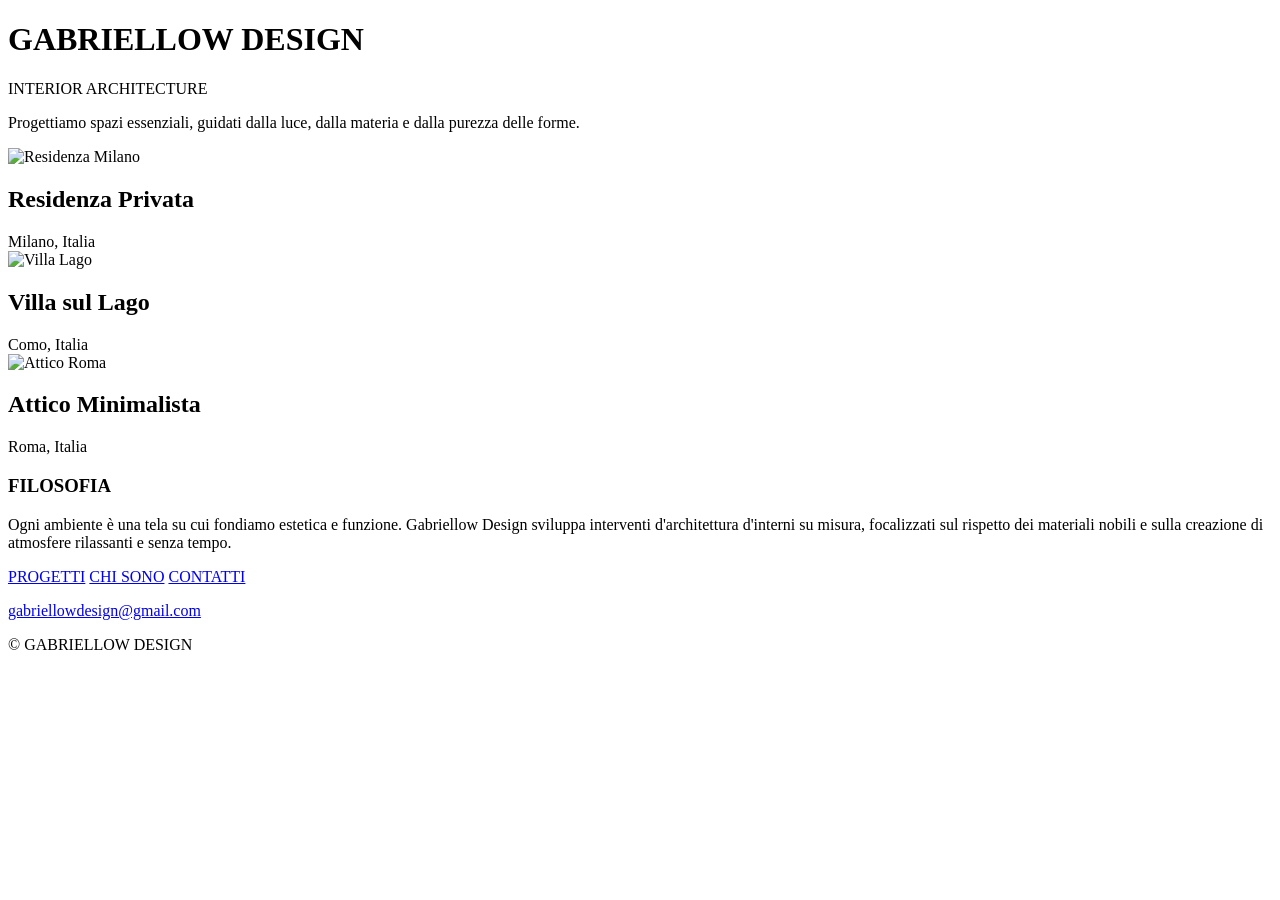
==== index.html @ 8d4194cb "Rename Index.html to index.html" ====
<!DOCTYPE html>
<html lang="it">
<head>
    <meta charset="UTF-8">
    <meta name="viewport" content="width=device-width, initial-scale=1.0">
    <title>GABRIELLOW DESIGN</title>
    <link rel="preconnect" href="https://fonts.googleapis.com">
    <link rel="preconnect" href="https://fonts.gstatic.com" crossorigin>
    <link href="https://fonts.googleapis.com/css2?family=Cormorant+Garamond:ital,wght@0,300;0,400;1,300&family=Inter:wght@200;300;400&display=swap" rel="stylesheet">
    <link rel="stylesheet" href="style.css">
</head>
<body>

    <!-- BRAND -->
    <header class="header">
        <div class="brand">
            <h1>GABRIELLOW DESIGN</h1>
            <span>INTERIOR ARCHITECTURE</span>
        </div>
    </header>

    <!-- SLOGAN -->
    <section class="intro">
        <p>Progettiamo spazi essenziali, guidati dalla luce, dalla materia e dalla purezza delle forme.</p>
    </section>

    <!-- PORTFOLIO -->
    <main id="progetti" class="portfolio">
        
        <article class="project-item">
            <div class="image-box">
                <img src="https://images.unsplash.com/photo-1600585154340-be6161a56a0c?q=80&w=1600&auto=format&fit=crop" alt="Residenza Milano">
            </div>
            <div class="project-meta">
                <h2>Residenza Privata</h2>
                <span>Milano, Italia</span>
            </div>
        </article>

        <article class="project-item">
            <div class="image-box">
                <img src="https://images.unsplash.com/photo-1600607687939-ce8a6c25118c?q=80&w=1600&auto=format&fit=crop" alt="Villa Lago">
            </div>
            <div class="project-meta">
                <h2>Villa sul Lago</h2>
                <span>Como, Italia</span>
            </div>
        </article>

        <article class="project-item">
            <div class="image-box">
                <img src="https://images.unsplash.com/photo-1618221195710-dd6b41faaea6?q=80&w=1600&auto=format&fit=crop" alt="Attico Roma">
            </div>
            <div class="project-meta">
                <h2>Attico Minimalista</h2>
                <span>Roma, Italia</span>
            </div>
        </article>

    </main>

    <!-- CHI SONO -->
    <section id="chi-sono" class="about">
        <div class="about-content">
            <h3>FILOSOFIA</h3>
            <p>Ogni ambiente è una tela su cui fondiamo estetica e funzione. Gabriellow Design sviluppa interventi d'architettura d'interni su misura, focalizzati sul rispetto dei materiali nobili e sulla creazione di atmosfere rilassanti e senza tempo.</p>
        </div>
    </section>

    <!-- FOOTER CON NAVIGAZIONE E CONTATTI -->
    <footer id="contatti">
        <nav class="footer-nav">
            <a href="#progetti">PROGETTI</a>
            <a href="#chi-sono">CHI SONO</a>
            <a href="#contatti">CONTATTI</a>
        </nav>

        <div class="contact-info">
            <p><a href="mailto:gabriellowdesign@gmail.com">gabriellowdesign@gmail.com</a></p>
            <span class="copy">&copy; GABRIELLOW DESIGN</span>
        </div>
    </footer>

</body>
</html>
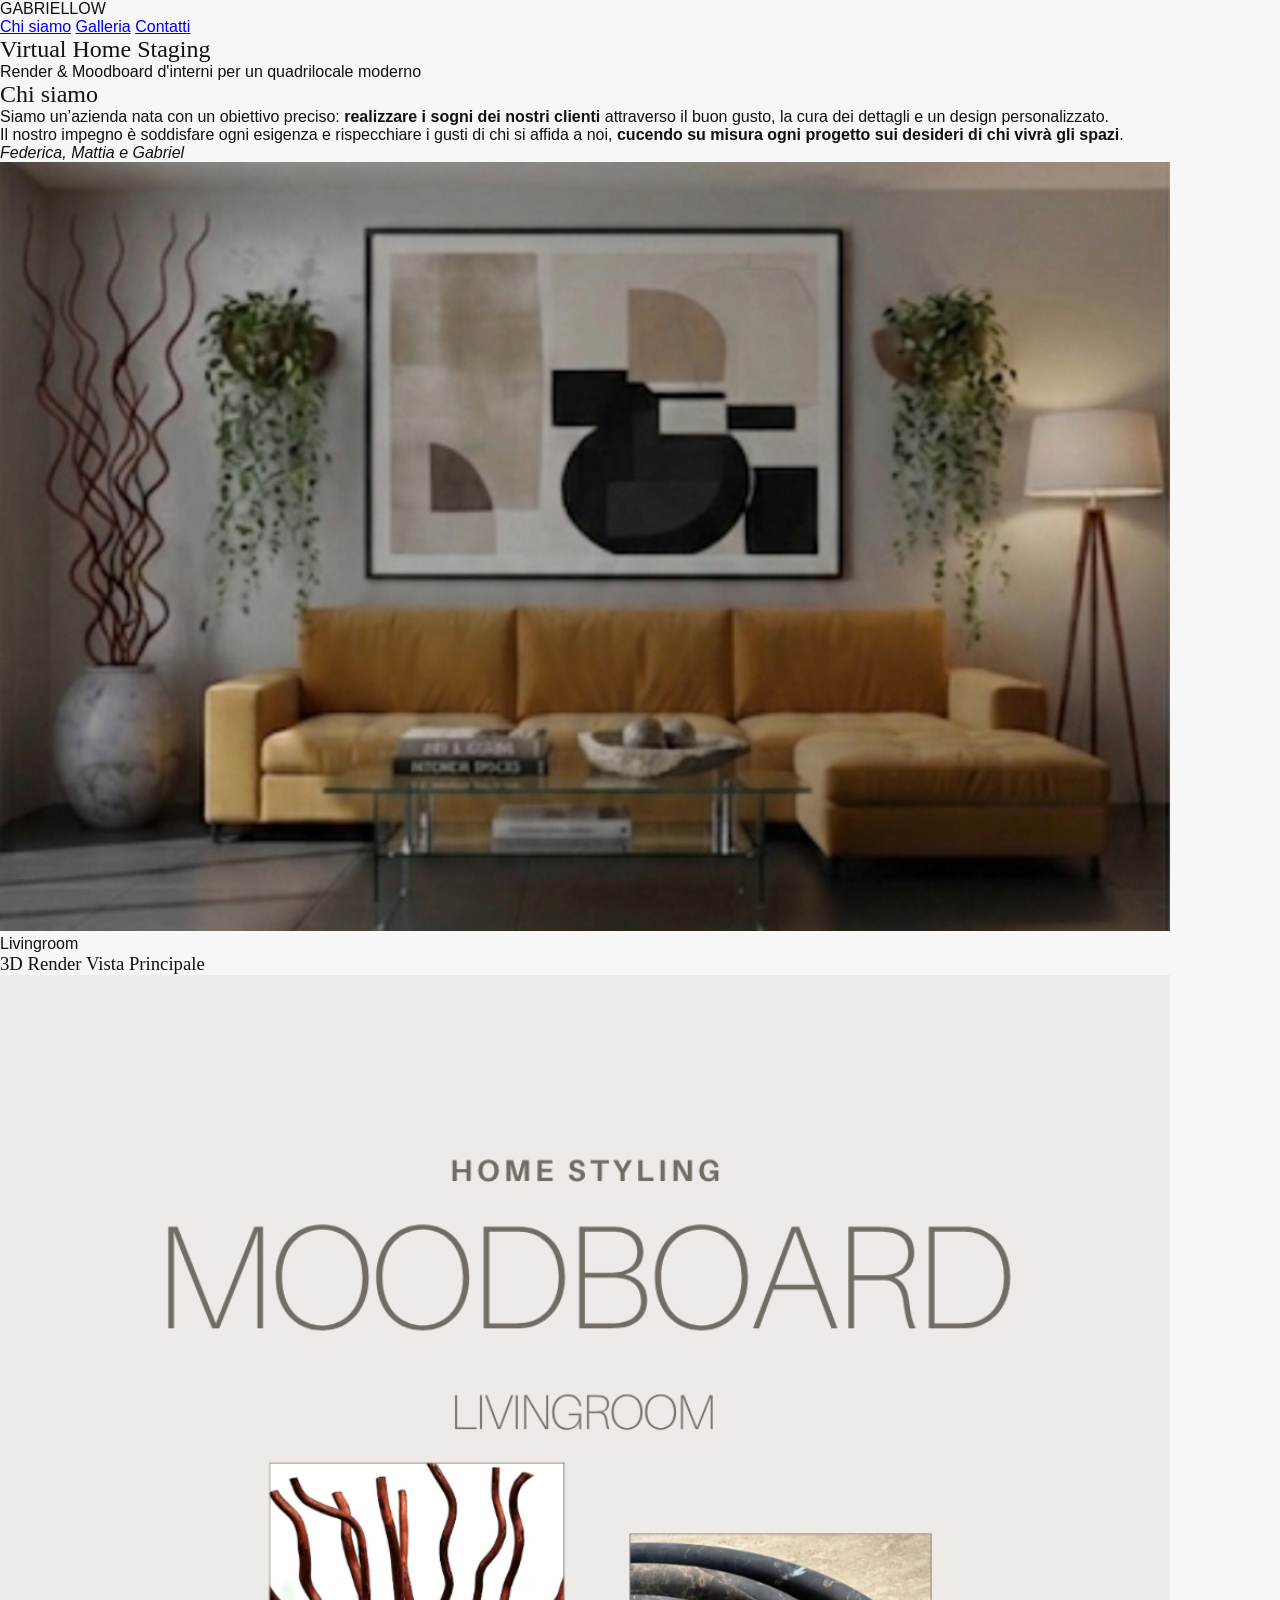
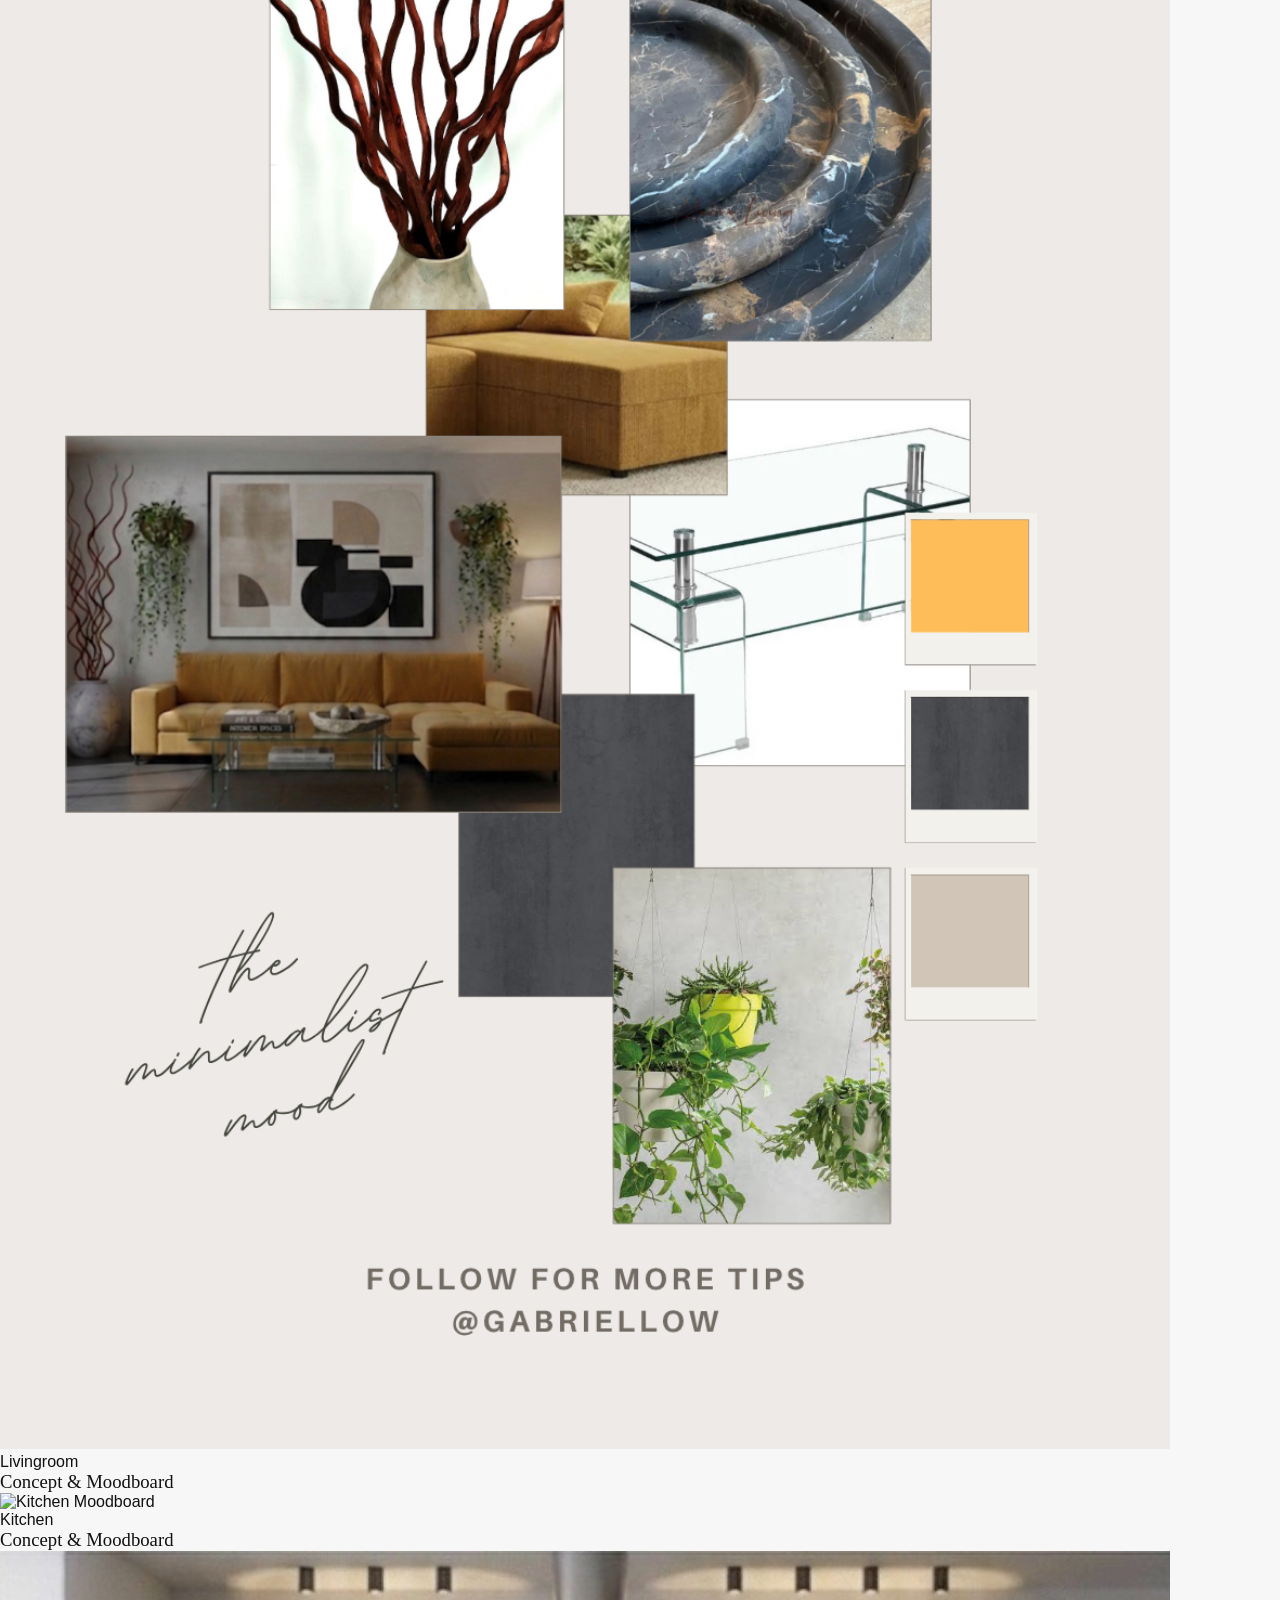
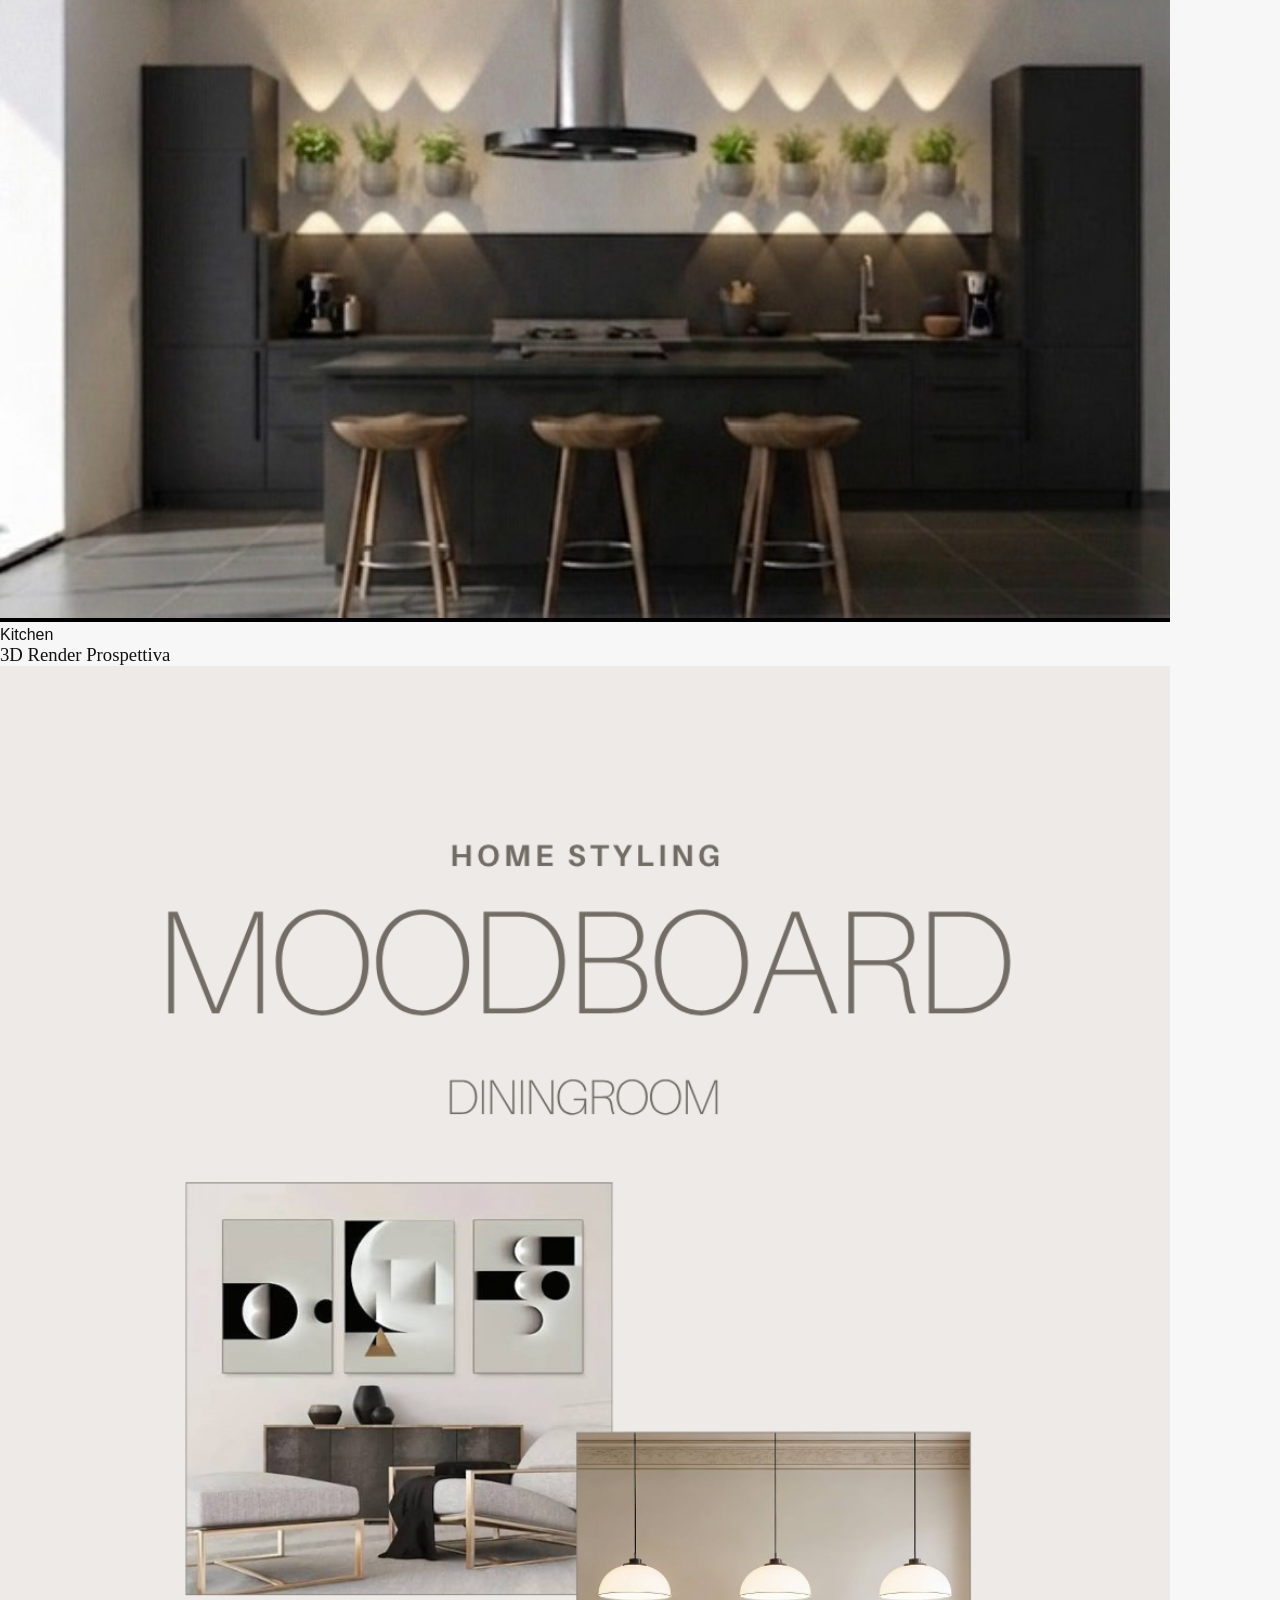
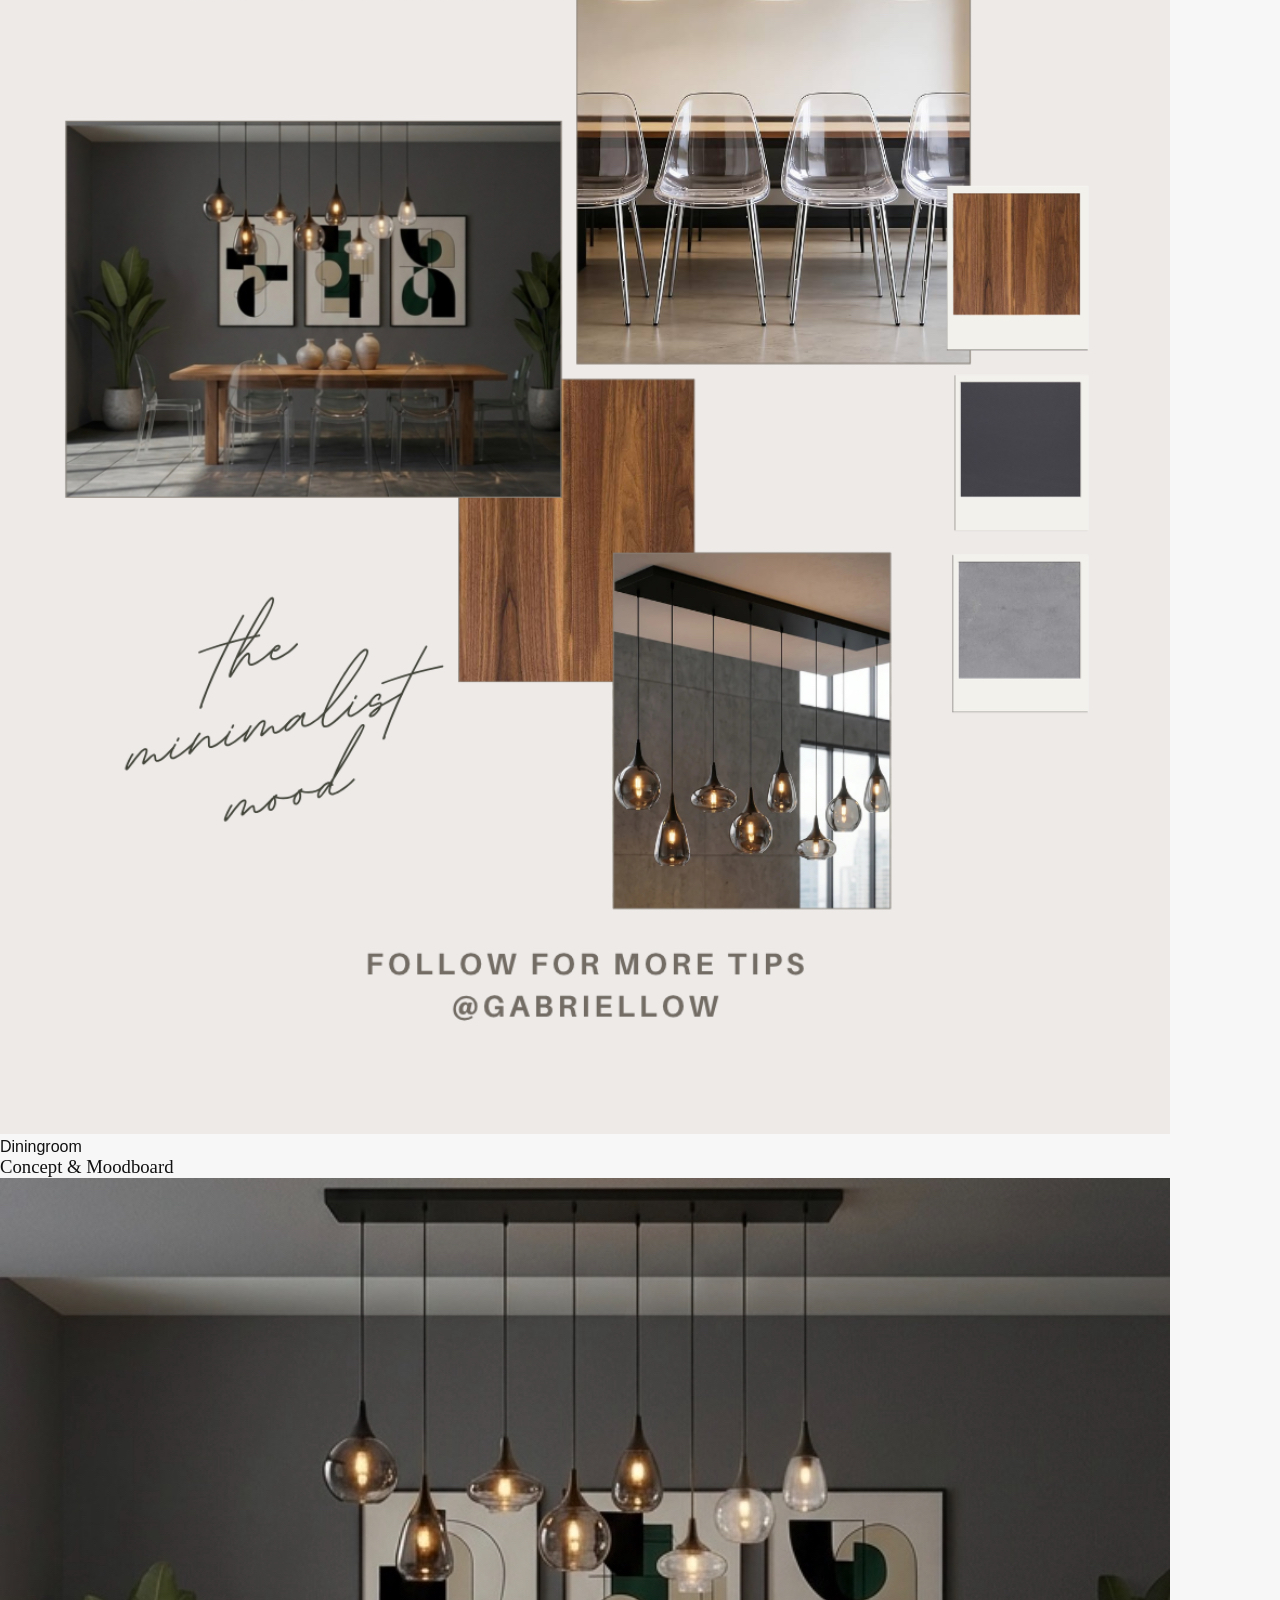
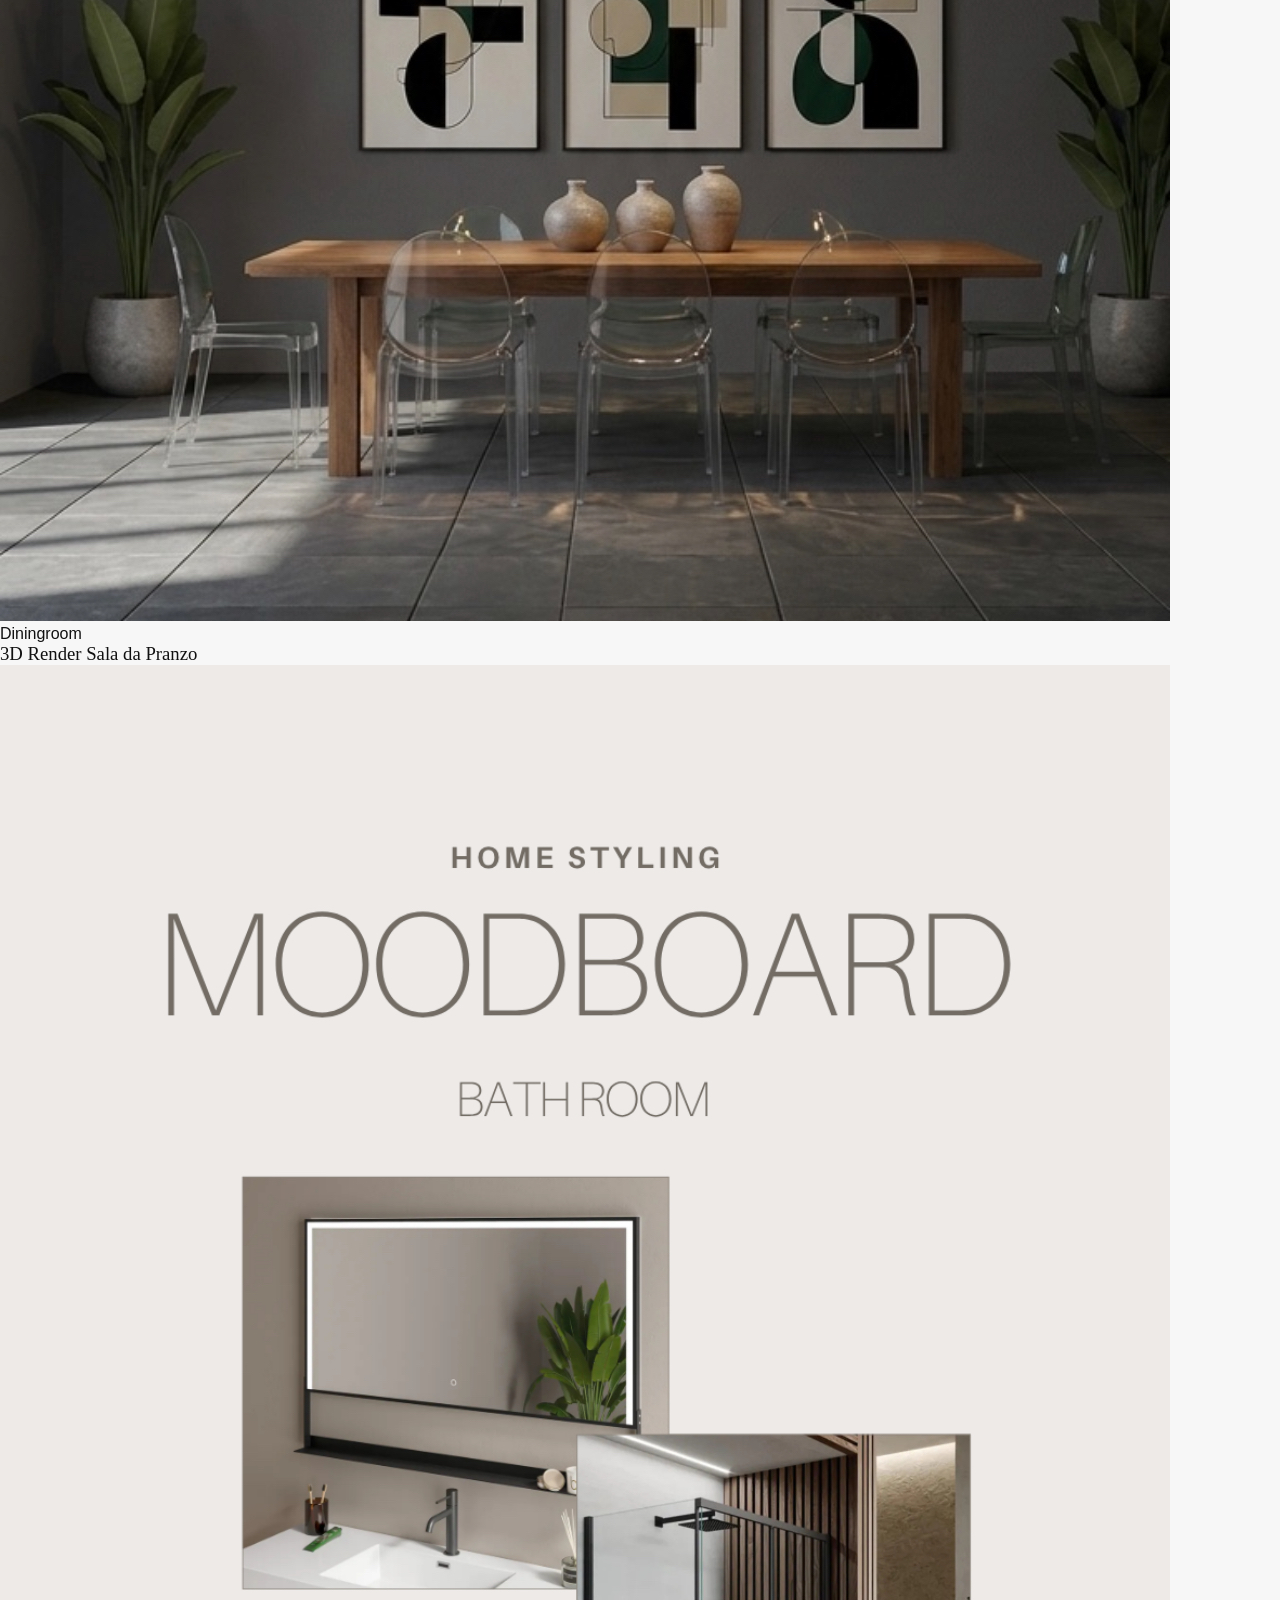
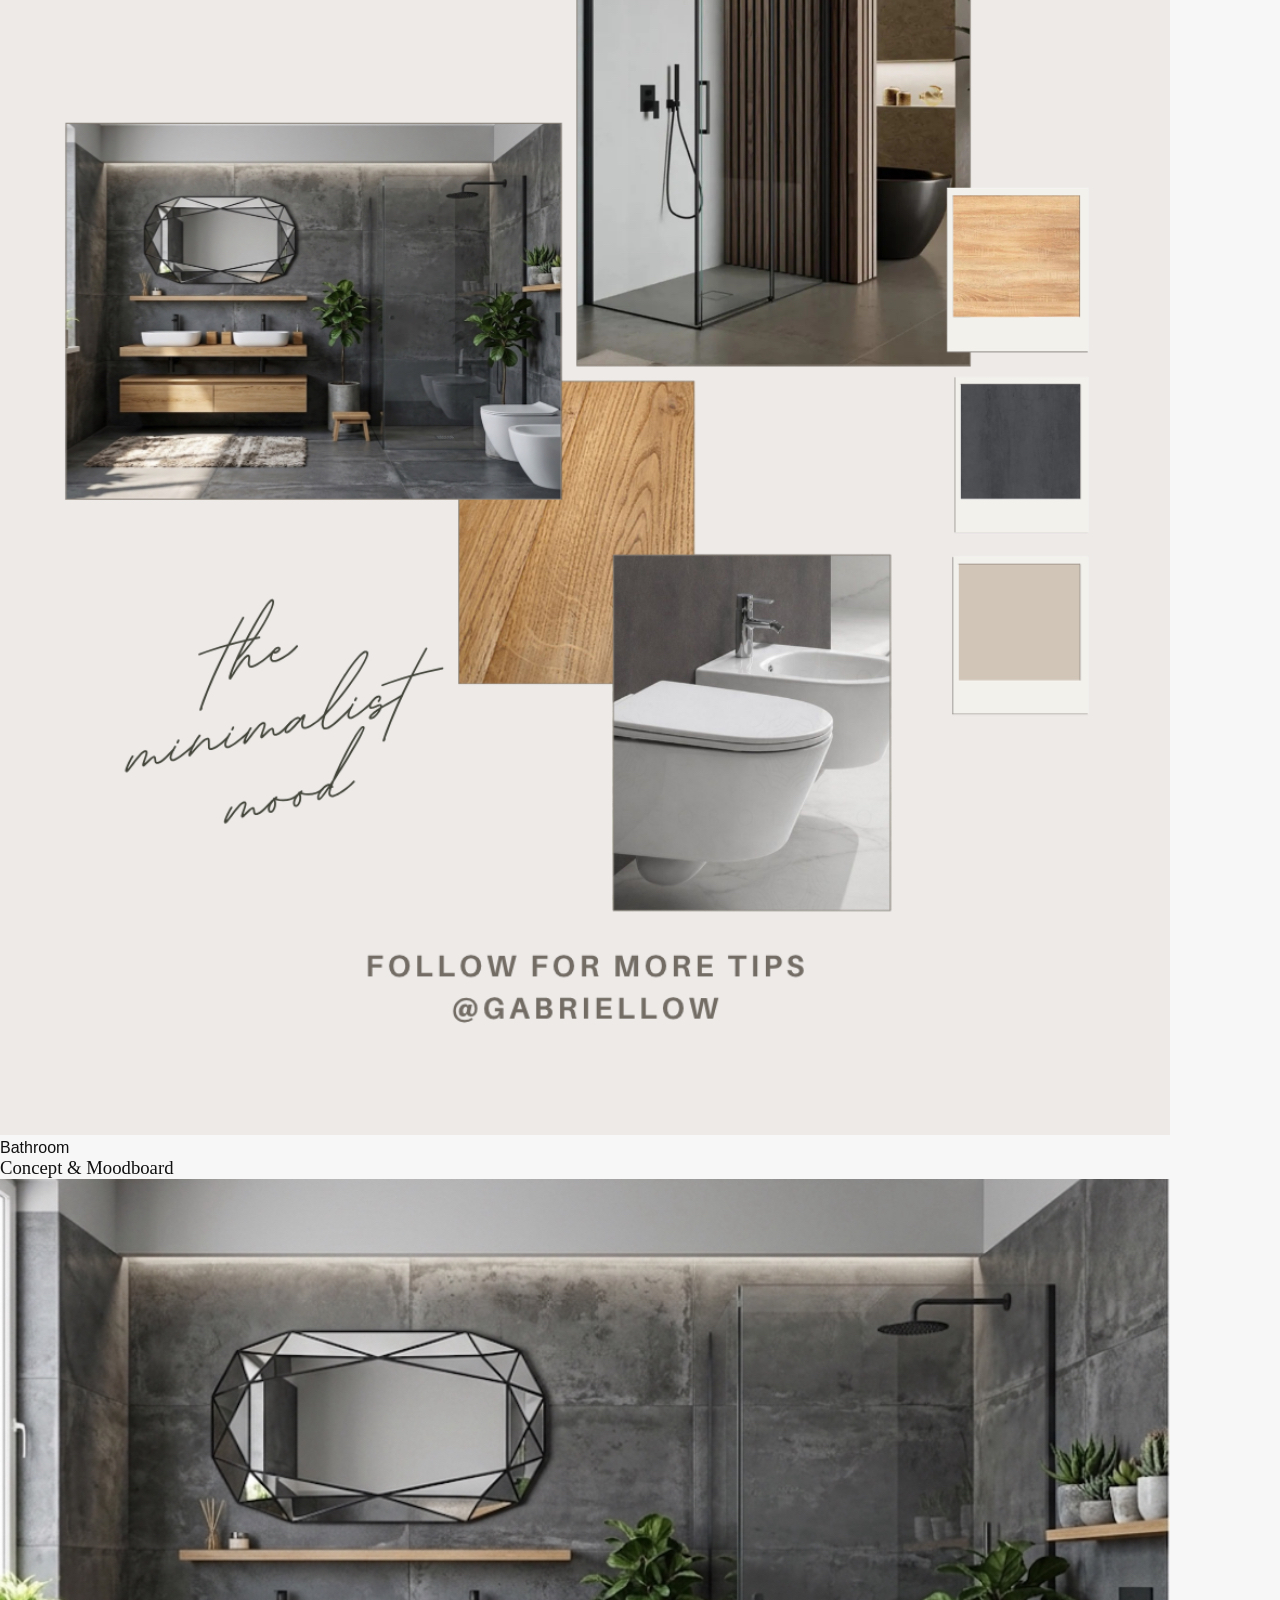
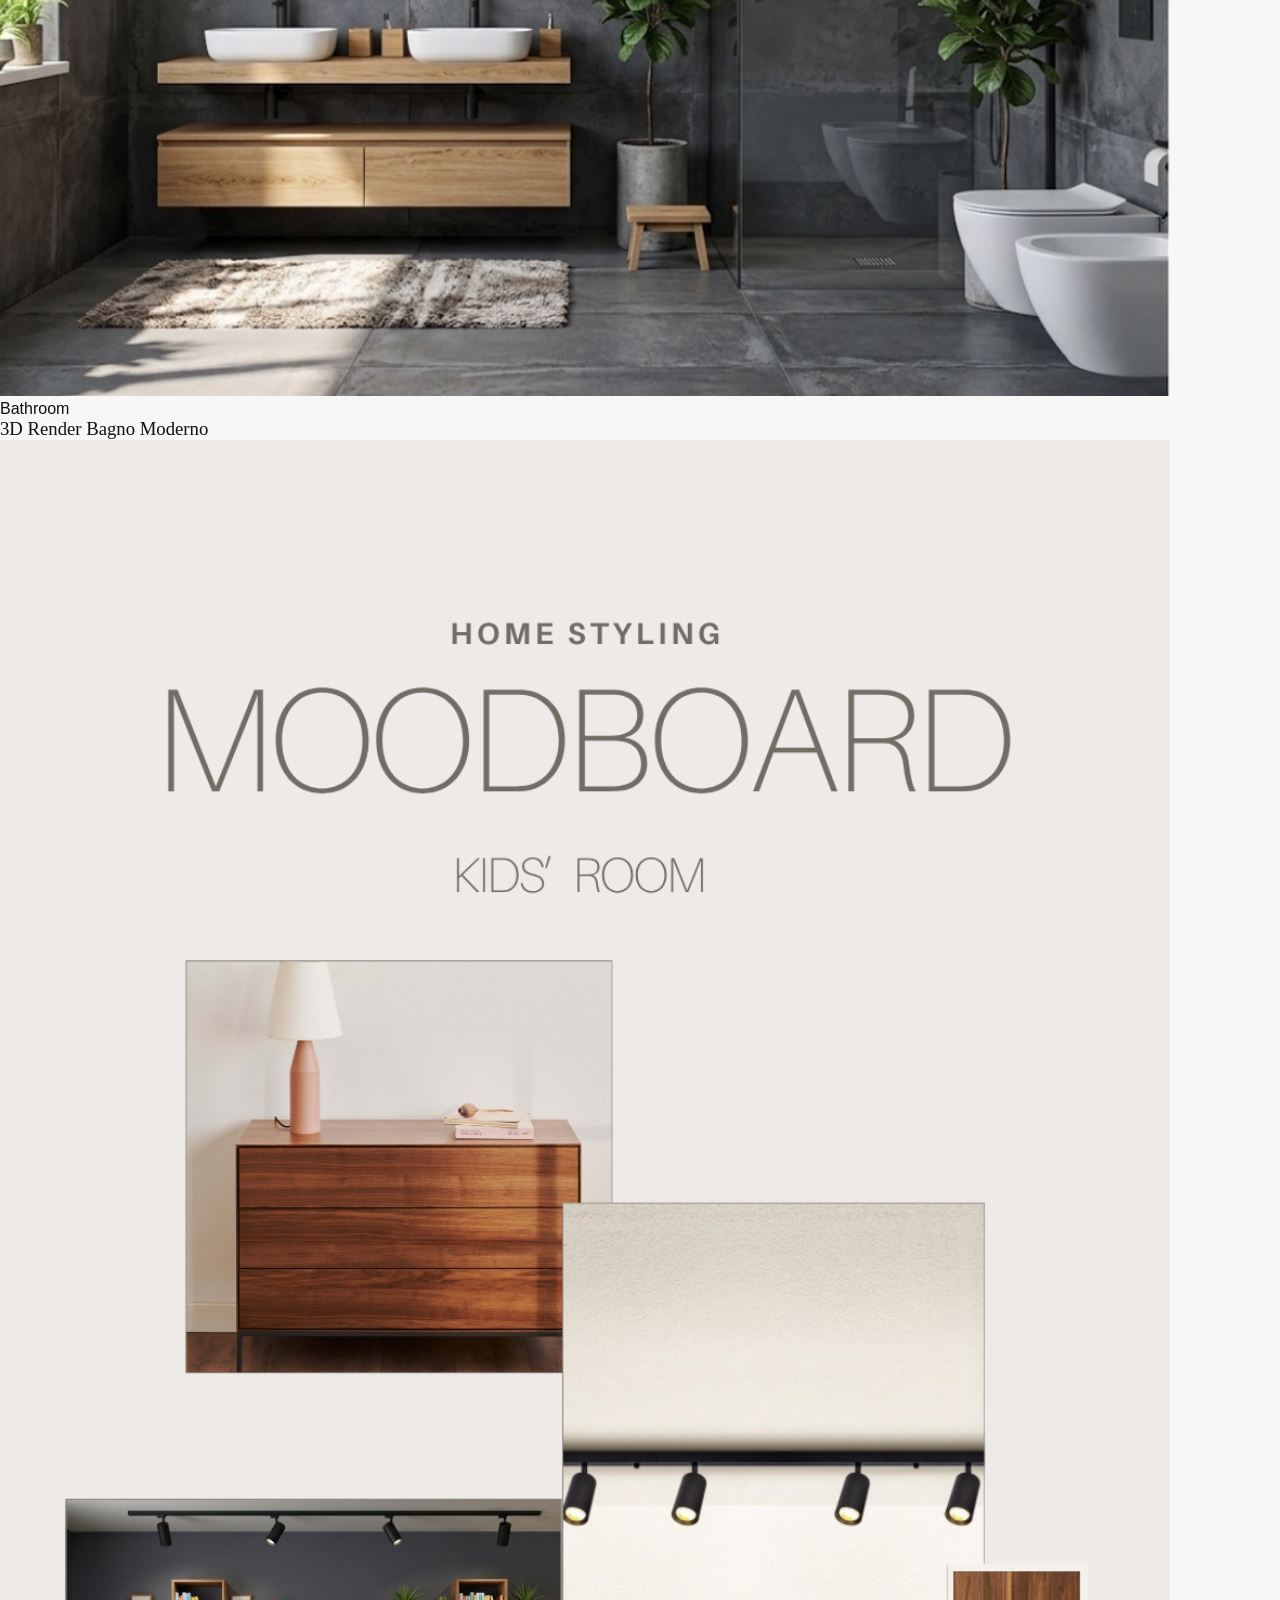
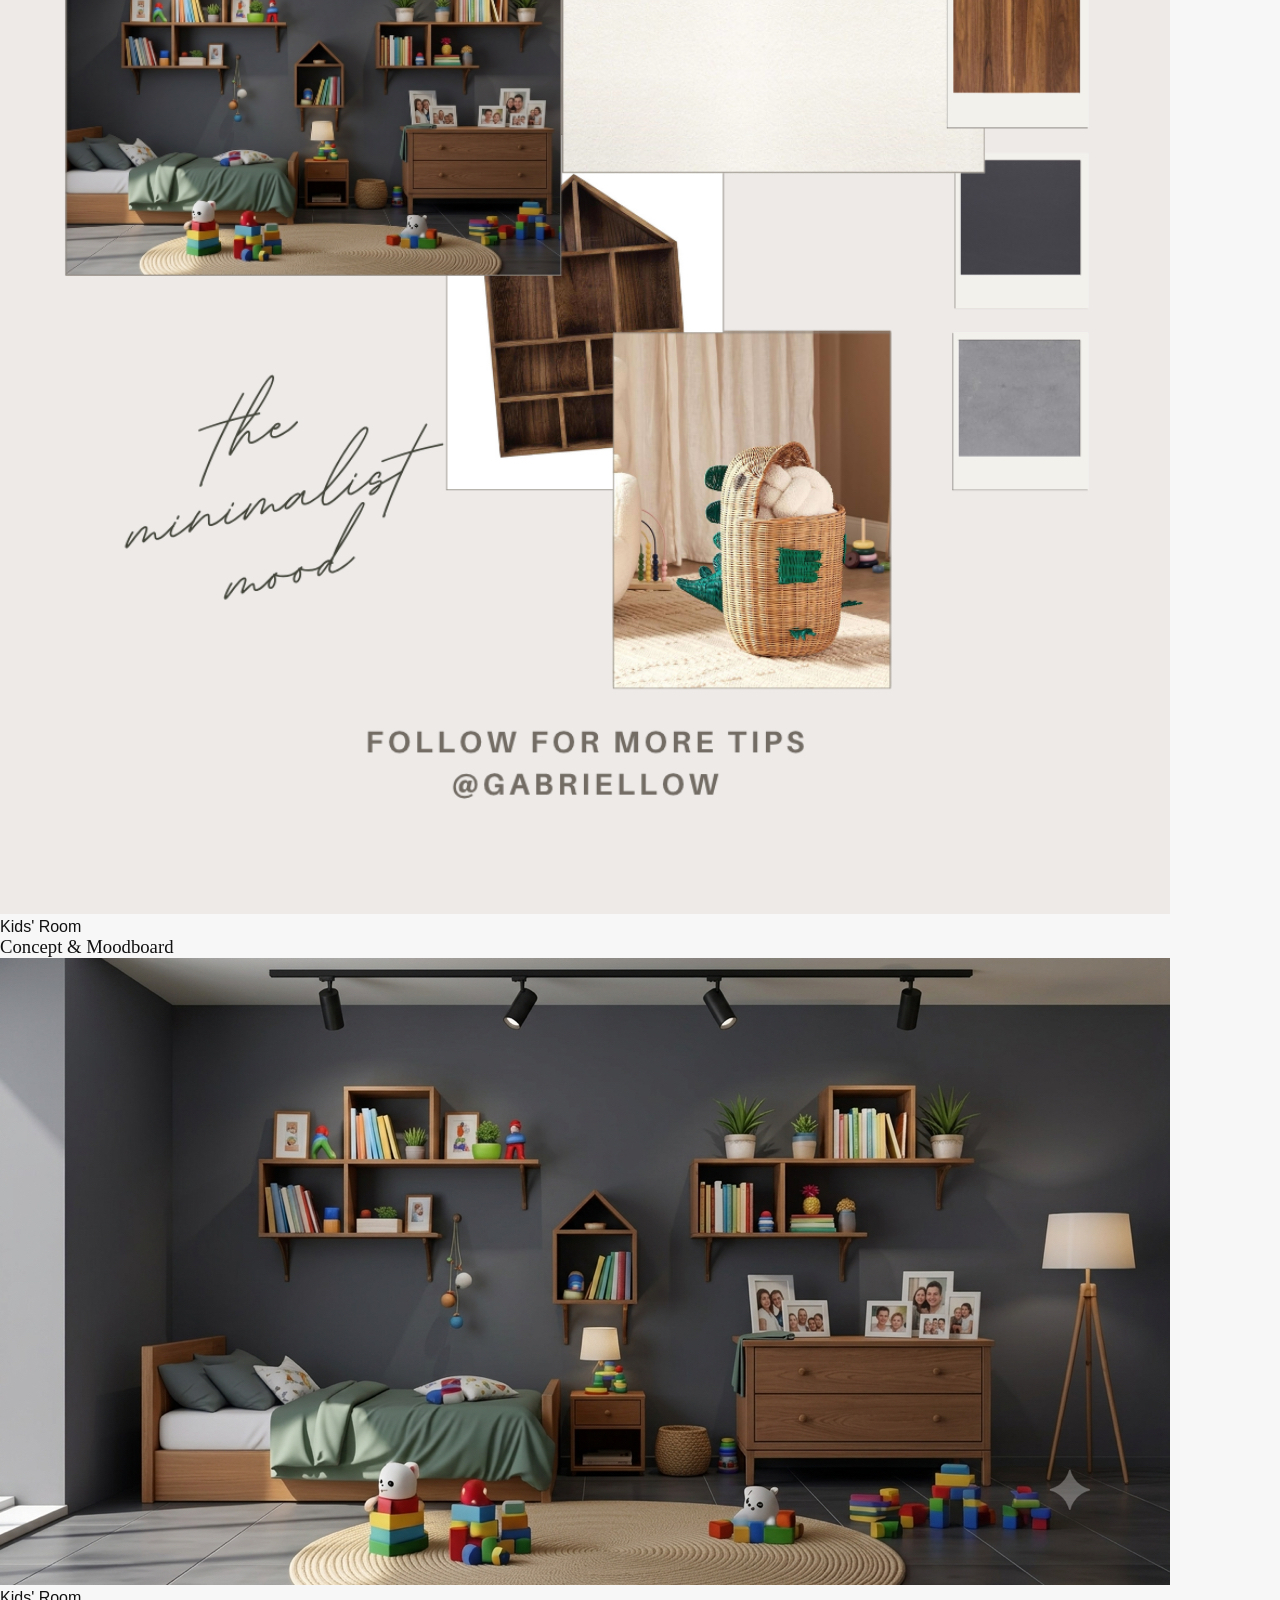
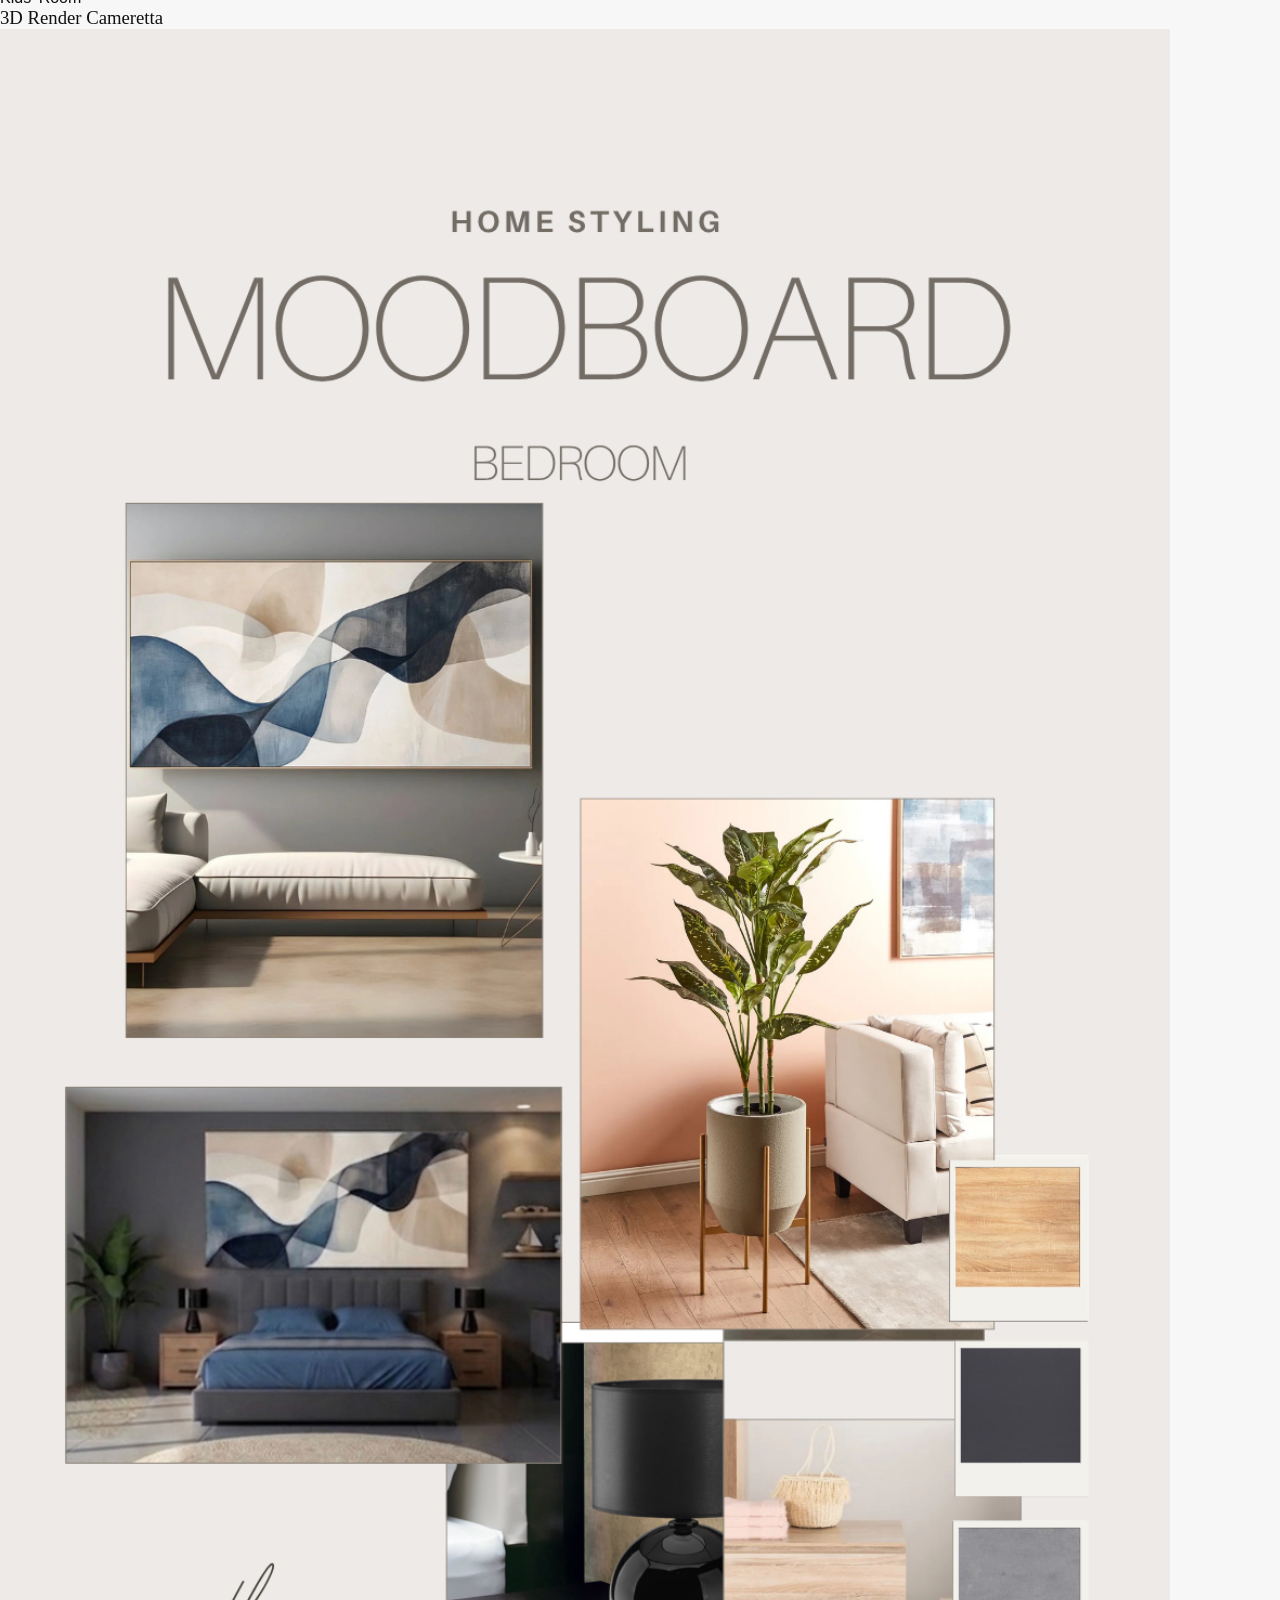
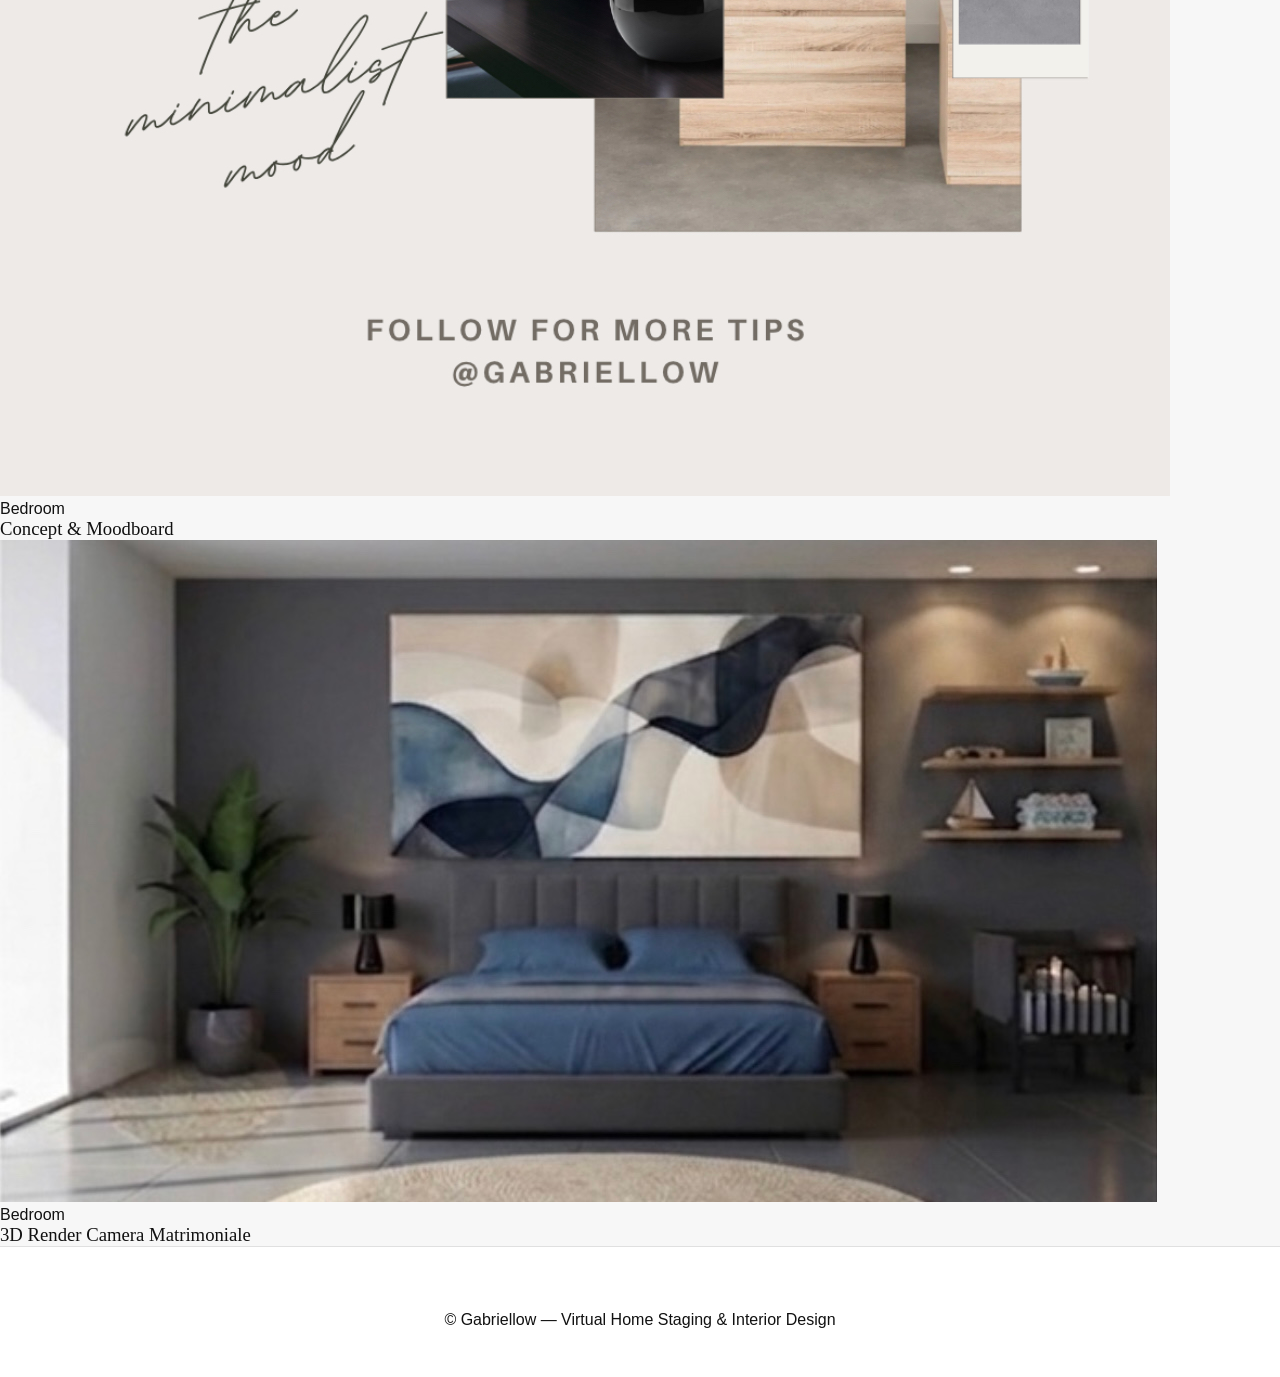
==== commit f2d0d9d7: "Create index.html" ====
--- a/index.html
+++ b/index.html
@@ -3,82 +3,174 @@
 <head>
     <meta charset="UTF-8">
     <meta name="viewport" content="width=device-width, initial-scale=1.0">
-    <title>GABRIELLOW DESIGN</title>
-    <link rel="preconnect" href="https://fonts.googleapis.com">
-    <link rel="preconnect" href="https://fonts.gstatic.com" crossorigin>
-    <link href="https://fonts.googleapis.com/css2?family=Cormorant+Garamond:ital,wght@0,300;0,400;1,300&family=Inter:wght@200;300;400&display=swap" rel="stylesheet">
+    <title>Gabriellow | Virtual Home Staging</title>
     <link rel="stylesheet" href="style.css">
 </head>
 <body>
 
-    <!-- BRAND -->
-    <header class="header">
-        <div class="brand">
-            <h1>GABRIELLOW DESIGN</h1>
-            <span>INTERIOR ARCHITECTURE</span>
-        </div>
+    <header>
+        <div class="logo">GABRIELLOW</div>
+        <nav>
+            <a href="#about">Chi siamo</a>
+            <a href="#gallery">Galleria</a>
+            <a href="#contact">Contatti</a>
+        </nav>
     </header>
 
-    <!-- SLOGAN -->
-    <section class="intro">
-        <p>Progettiamo spazi essenziali, guidati dalla luce, dalla materia e dalla purezza delle forme.</p>
+    <section class="hero">
+        <h1>Virtual Home Staging</h1>
+        <p class="subtitle">Render & Moodboard d'interni per un quadrilocale moderno</p>
     </section>
 
-    <!-- PORTFOLIO -->
-    <main id="progetti" class="portfolio">
-        
-        <article class="project-item">
-            <div class="image-box">
-                <img src="https://images.unsplash.com/photo-1600585154340-be6161a56a0c?q=80&w=1600&auto=format&fit=crop" alt="Residenza Milano">
+    <!-- SEZIONE CHI SIAMO -->
+    <section id="about" class="about-section">
+        <h2>Chi siamo</h2>
+        <div class="about-content">
+            <p>
+                Siamo un’azienda nata con un obiettivo preciso: <strong>realizzare i sogni dei nostri clienti</strong> attraverso il buon gusto, la cura dei dettagli e un design personalizzato.
+            </p>
+            <p>
+                Il nostro impegno è soddisfare ogni esigenza e rispecchiare i gusti di chi si affida a noi, <strong>cucendo su misura ogni progetto sui desideri di chi vivrà gli spazi</strong>.
+            </p>
+            <p class="team-names">
+                <em>Federica, Mattia e Gabriel</em>
+            </p>
+        </div>
+    </section>
+
+    <!-- GALLERIA PROGETTI -->
+    <main id="gallery" class="gallery-container">
+
+        <!-- LIVINGROOM -->
+        <article class="card">
+            <div class="img-wrapper">
+                <img src="livingroom-render.jpg.jpeg" alt="Livingroom Render">
             </div>
-            <div class="project-meta">
-                <h2>Residenza Privata</h2>
-                <span>Milano, Italia</span>
+            <div class="card-info">
+                <span class="room-tag">Livingroom</span>
+                <h3>3D Render Vista Principale</h3>
             </div>
         </article>
 
-        <article class="project-item">
-            <div class="image-box">
-                <img src="https://images.unsplash.com/photo-1600607687939-ce8a6c25118c?q=80&w=1600&auto=format&fit=crop" alt="Villa Lago">
+        <article class="card">
+            <div class="img-wrapper">
+                <img src="livingroom-moodboard.jpg.jpeg" alt="Livingroom Moodboard">
             </div>
-            <div class="project-meta">
-                <h2>Villa sul Lago</h2>
-                <span>Como, Italia</span>
+            <div class="card-info">
+                <span class="room-tag">Livingroom</span>
+                <h3>Concept & Moodboard</h3>
             </div>
         </article>
 
-        <article class="project-item">
-            <div class="image-box">
-                <img src="https://images.unsplash.com/photo-1618221195710-dd6b41faaea6?q=80&w=1600&auto=format&fit=crop" alt="Attico Roma">
+        <!-- KITCHEN -->
+        <article class="card">
+            <div class="img-wrapper">
+                <img src="kitchen-moodboard.jpg.jpeg" alt="Kitchen Moodboard">
             </div>
-            <div class="project-meta">
-                <h2>Attico Minimalista</h2>
-                <span>Roma, Italia</span>
+            <div class="card-info">
+                <span class="room-tag">Kitchen</span>
+                <h3>Concept & Moodboard</h3>
+            </div>
+        </article>
+
+        <article class="card">
+            <div class="img-wrapper">
+                <img src="kitchen-render.jpg.jpeg" alt="Kitchen Render">
+            </div>
+            <div class="card-info">
+                <span class="room-tag">Kitchen</span>
+                <h3>3D Render Prospettiva</h3>
+            </div>
+        </article>
+
+        <!-- DININGROOM -->
+        <article class="card">
+            <div class="img-wrapper">
+                <img src="diningroom-moodboard.jpg.jpeg" alt="Diningroom Moodboard">
+            </div>
+            <div class="card-info">
+                <span class="room-tag">Diningroom</span>
+                <h3>Concept & Moodboard</h3>
+            </div>
+        </article>
+
+        <article class="card">
+            <div class="img-wrapper">
+                <img src="diningroom-render.jpg.jpeg" alt="Diningroom Render">
+            </div>
+            <div class="card-info">
+                <span class="room-tag">Diningroom</span>
+                <h3>3D Render Sala da Pranzo</h3>
+            </div>
+        </article>
+
+        <!-- BATHROOM -->
+        <article class="card">
+            <div class="img-wrapper">
+                <img src="bathroom-moodboard.jpg.jpeg" alt="Bathroom Moodboard">
+            </div>
+            <div class="card-info">
+                <span class="room-tag">Bathroom</span>
+                <h3>Concept & Moodboard</h3>
+            </div>
+        </article>
+
+        <article class="card">
+            <div class="img-wrapper">
+                <img src="bathroom-render.jpg.jpeg" alt="Bathroom Render">
+            </div>
+            <div class="card-info">
+                <span class="room-tag">Bathroom</span>
+                <h3>3D Render Bagno Moderno</h3>
+            </div>
+        </article>
+
+        <!-- KIDS ROOM -->
+        <article class="card">
+            <div class="img-wrapper">
+                <img src="kidsroom-moodboard.jpg.jpeg" alt="Kids Room Moodboard">
+            </div>
+            <div class="card-info">
+                <span class="room-tag">Kids' Room</span>
+                <h3>Concept & Moodboard</h3>
+            </div>
+        </article>
+
+        <article class="card">
+            <div class="img-wrapper">
+                <img src="kidsroom-render.jpg.jpeg" alt="Kids Room Render">
+            </div>
+            <div class="card-info">
+                <span class="room-tag">Kids' Room</span>
+                <h3>3D Render Cameretta</h3>
+            </div>
+        </article>
+
+        <!-- BEDROOM -->
+        <article class="card">
+            <div class="img-wrapper">
+                <img src="bedroom-moodboard.jpg.jpeg" alt="Bedroom Moodboard">
+            </div>
+            <div class="card-info">
+                <span class="room-tag">Bedroom</span>
+                <h3>Concept & Moodboard</h3>
+            </div>
+        </article>
+
+        <article class="card">
+            <div class="img-wrapper">
+                <img src="bedroom-render.jpg.jpeg" alt="Bedroom Render">
+            </div>
+            <div class="card-info">
+                <span class="room-tag">Bedroom</span>
+                <h3>3D Render Camera Matrimoniale</h3>
             </div>
         </article>
 
     </main>
 
-    <!-- CHI SONO -->
-    <section id="chi-sono" class="about">
-        <div class="about-content">
-            <h3>FILOSOFIA</h3>
-            <p>Ogni ambiente è una tela su cui fondiamo estetica e funzione. Gabriellow Design sviluppa interventi d'architettura d'interni su misura, focalizzati sul rispetto dei materiali nobili e sulla creazione di atmosfere rilassanti e senza tempo.</p>
-        </div>
-    </section>
-
-    <!-- FOOTER CON NAVIGAZIONE E CONTATTI -->
-    <footer id="contatti">
-        <nav class="footer-nav">
-            <a href="#progetti">PROGETTI</a>
-            <a href="#chi-sono">CHI SONO</a>
-            <a href="#contatti">CONTATTI</a>
-        </nav>
-
-        <div class="contact-info">
-            <p><a href="mailto:gabriellowdesign@gmail.com">gabriellowdesign@gmail.com</a></p>
-            <span class="copy">&copy; GABRIELLOW DESIGN</span>
-        </div>
+    <footer id="contact">
+        <p>© Gabriellow — Virtual Home Staging & Interior Design</p>
     </footer>
 
 </body>
--- a/style.css
+++ b/style.css
@@ -0,0 +1,191 @@
+/* RESET REGOLE */
+* {
+    margin: 0;
+    padding: 0;
+    box-sizing: border-box;
+}
+
+html {
+    scroll-behavior: smooth;
+    background-color: #f7f7f7;
+    color: #111111;
+}
+
+body {
+    font-family: 'Inter', sans-serif;
+    font-weight: 300;
+    -webkit-font-smoothing: antialiased;
+}
+
+/* TYPOGRAPHY EDITORIALE */
+h1, h2, h3 {
+    font-family: 'Cormorant Garamond', serif;
+    font-weight: 300;
+}
+
+/* BRAND HEADER - TITOLO MOLTO PIÙ IN RISALTO */
+.header {
+    padding: 7rem 2rem 4rem;
+    text-align: center;
+}
+
+.brand h1 {
+    font-size: 3.5rem; /* Ingrandito notevolmente */
+    letter-spacing: 0.2em;
+    font-weight: 400;
+    margin-bottom: 0.5rem;
+    line-height: 1.1;
+}
+
+.brand span {
+    font-size: 0.75rem;
+    letter-spacing: 0.5em;
+    color: #666;
+    display: block;
+}
+
+/* INTRO SLOGAN */
+.intro {
+    max-width: 600px;
+    margin: 0 auto 5rem;
+    padding: 0 2rem;
+    text-align: center;
+}
+
+.intro p {
+    font-family: 'Cormorant Garamond', serif;
+    font-style: italic;
+    font-size: 1.35rem;
+    line-height: 1.4;
+    color: #444;
+}
+
+/* PORTFOLIO - FOTO PIÙ PICCOLE E RACCOLTE */
+.portfolio {
+    max-width: 800px; /* Ridotto il contenitore per rimpicciolire le foto */
+    margin: 0 auto;
+    padding: 0 2rem;
+    display: flex;
+    flex-direction: column;
+    gap: 5rem; /* Spaziatura più compatta */
+}
+
+.project-item {
+    width: 100%;
+}
+
+.image-box {
+    width: 100%;
+    height: 40vh; /* Ridotta l'altezza delle immagini (prima era 70vh) */
+    overflow: hidden;
+    background-color: #eee;
+}
+
+.image-box img {
+    width: 100%;
+    height: 100%;
+    object-fit: cover;
+    display: block;
+    transition: transform 0.8s cubic-bezier(0.16, 1, 0.3, 1);
+}
+
+.project-item:hover .image-box img {
+    transform: scale(1.02);
+}
+
+.project-meta {
+    display: flex;
+    justify-content: space-between;
+    align-items: baseline;
+    margin-top: 1rem;
+    border-top: 1px solid #e0e0e0;
+    padding-top: 0.8rem;
+}
+
+.project-meta h2 {
+    font-size: 1.25rem;
+    letter-spacing: 0.05em;
+}
+
+.project-meta span {
+    font-size: 0.7rem;
+    letter-spacing: 0.15em;
+    color: #888;
+    text-transform: uppercase;
+}
+
+/* CHI SONO */
+.about {
+    max-width: 600px;
+    margin: 8rem auto;
+    padding: 0 2rem;
+    text-align: center;
+}
+
+.about h3 {
+    font-size: 0.75rem;
+    font-family: 'Inter', sans-serif;
+    letter-spacing: 0.3em;
+    color: #888;
+    margin-bottom: 1.2rem;
+}
+
+.about p {
+    font-size: 0.95rem;
+    line-height: 1.8;
+    color: #333;
+}
+
+/* FOOTER */
+footer {
+    border-top: 1px solid #e0e0e0;
+    padding: 4rem 2rem 3rem;
+    text-align: center;
+    background-color: #ffffff;
+}
+
+.footer-nav {
+    display: flex;
+    justify-content: center;
+    gap: 3rem;
+    margin-bottom: 3rem;
+}
+
+.footer-nav a {
+    text-decoration: none;
+    color: #111;
+    font-size: 0.7rem;
+    letter-spacing: 0.25em;
+    transition: opacity 0.2s;
+}
+
+.footer-nav a:hover {
+    opacity: 0.5;
+}
+
+.contact-info p {
+    font-size: 0.85rem;
+    margin-bottom: 0.4rem;
+}
+
+.contact-info a {
+    color: #111;
+    text-decoration: none;
+    border-bottom: 1px solid #111;
+}
+
+.copy {
+    display: block;
+    margin-top: 2.5rem;
+    font-size: 0.65rem;
+    letter-spacing: 0.2em;
+    color: #aaa;
+}
+
+/* RESPONSIVE MOBILE */
+@media (max-width: 768px) {
+    .brand h1 { font-size: 2.2rem; }
+    .image-box { height: 30vh; }
+    .project-meta { flex-direction: column; gap: 0.2rem; }
+    .footer-nav { gap: 1.5rem; }
+}
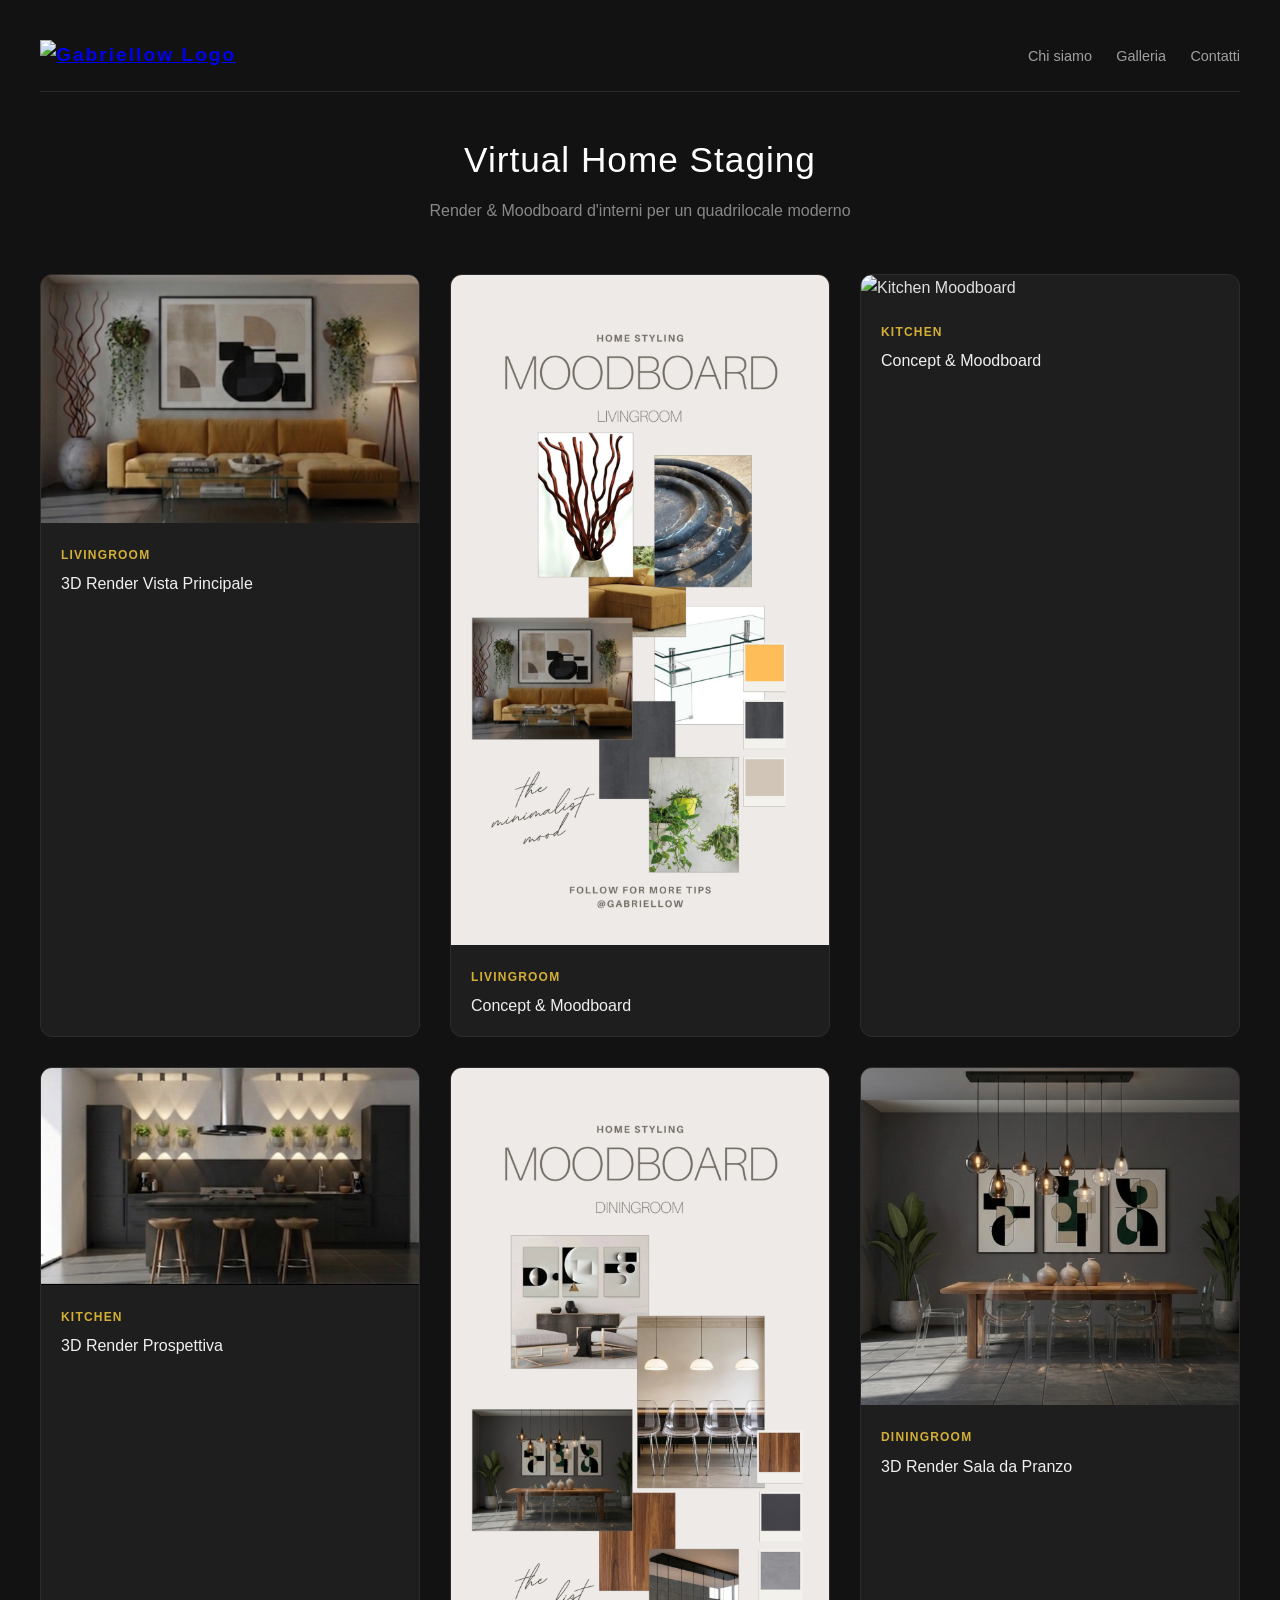
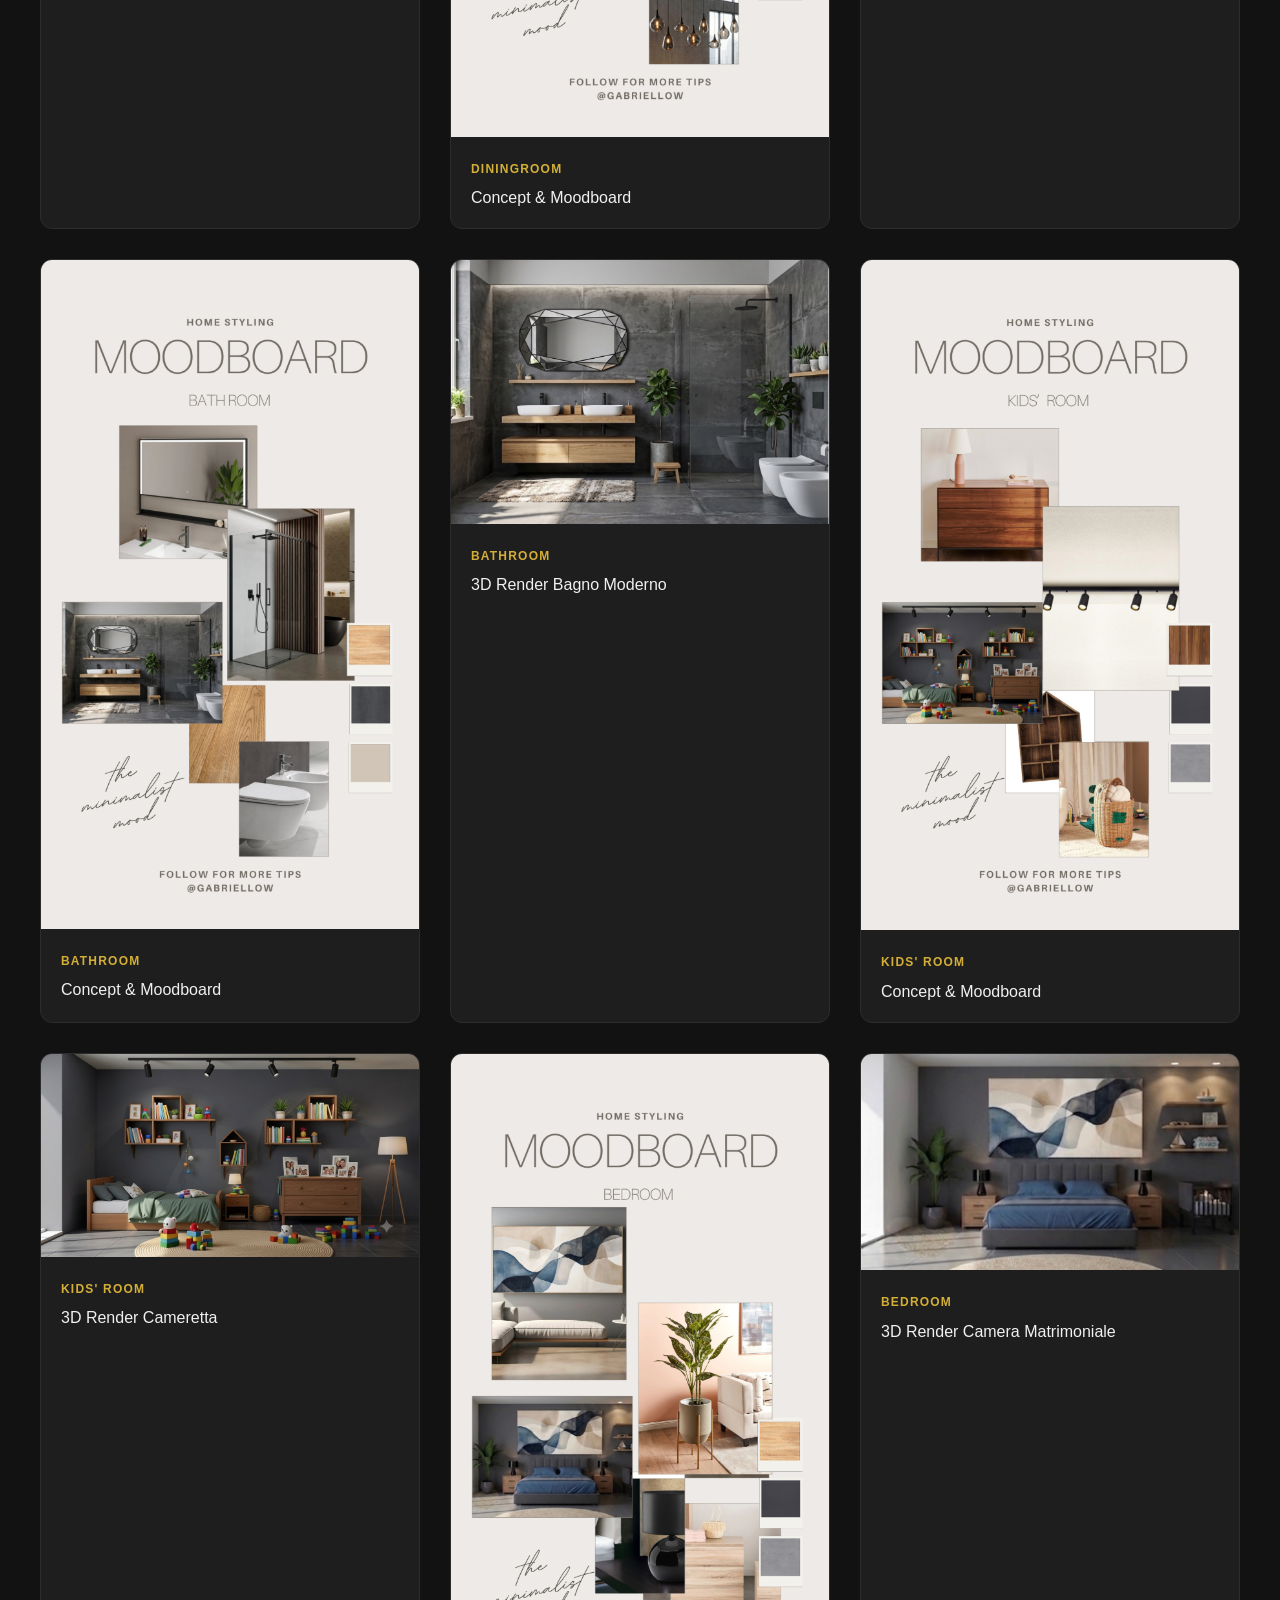
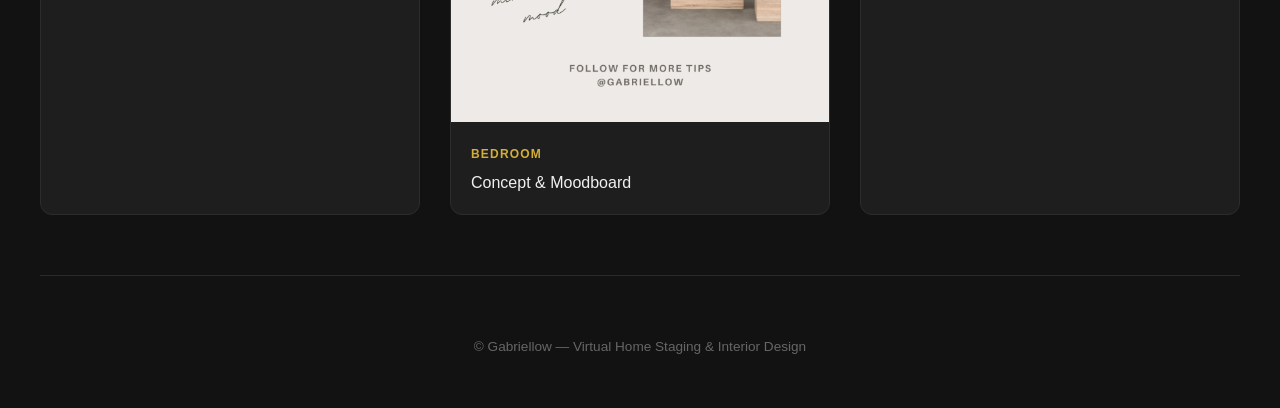
==== commit 22f3a33e: "Create index.html" ====
--- a/index.html
+++ b/index.html
@@ -3,15 +3,19 @@
 <head>
     <meta charset="UTF-8">
     <meta name="viewport" content="width=device-width, initial-scale=1.0">
-    <title>Gabriellow | Virtual Home Staging</title>
+    <title>Gabriellow | Virtual Home Staging & Interior Design</title>
     <link rel="stylesheet" href="style.css">
 </head>
 <body>
 
     <header>
-        <div class="logo">GABRIELLOW</div>
+        <div class="logo">
+            <a href="index.html">
+                <img src="logo.png" alt="Gabriellow Logo" class="logo-img">
+            </a>
+        </div>
         <nav>
-            <a href="#about">Chi siamo</a>
+            <a href="about.html">Chi siamo</a>
             <a href="#gallery">Galleria</a>
             <a href="#contact">Contatti</a>
         </nav>
@@ -20,22 +24,6 @@
     <section class="hero">
         <h1>Virtual Home Staging</h1>
         <p class="subtitle">Render & Moodboard d'interni per un quadrilocale moderno</p>
-    </section>
-
-    <!-- SEZIONE CHI SIAMO -->
-    <section id="about" class="about-section">
-        <h2>Chi siamo</h2>
-        <div class="about-content">
-            <p>
-                Siamo un’azienda nata con un obiettivo preciso: <strong>realizzare i sogni dei nostri clienti</strong> attraverso il buon gusto, la cura dei dettagli e un design personalizzato.
-            </p>
-            <p>
-                Il nostro impegno è soddisfare ogni esigenza e rispecchiare i gusti di chi si affida a noi, <strong>cucendo su misura ogni progetto sui desideri di chi vivrà gli spazi</strong>.
-            </p>
-            <p class="team-names">
-                <em>Federica, Mattia e Gabriel</em>
-            </p>
-        </div>
     </section>
 
     <!-- GALLERIA PROGETTI -->
--- a/style.css
+++ b/style.css
@@ -1,191 +1,178 @@
-/* RESET REGOLE */
+/* ==========================================
+   RESET E STILI GENERALI
+   ========================================== */
 * {
     margin: 0;
     padding: 0;
     box-sizing: border-box;
-}
-
-html {
-    scroll-behavior: smooth;
-    background-color: #f7f7f7;
-    color: #111111;
+    font-family: -apple-system, BlinkMacSystemFont, "Segoe UI", Roboto, Helvetica, Arial, sans-serif;
 }
 
 body {
-    font-family: 'Inter', sans-serif;
-    font-weight: 300;
-    -webkit-font-smoothing: antialiased;
+    background-color: #121212;
+    color: #e0e0e0;
+    padding: 20px;
+    line-height: 1.6;
 }
 
-/* TYPOGRAPHY EDITORIALE */
-h1, h2, h3 {
-    font-family: 'Cormorant Garamond', serif;
-    font-weight: 300;
+/* ==========================================
+   INTESTAZIONE & NAVIGAZIONE (HEADER)
+   ========================================== */
+header {
+    display: flex;
+    justify-content: space-between;
+    align-items: center;
+    padding: 20px 0;
+    border-bottom: 1px solid #2a2a2a;
+    margin-bottom: 40px;
+    max-width: 1200px;
+    margin-left: auto;
+    margin-right: auto;
 }
 
-/* BRAND HEADER - TITOLO MOLTO PIÙ IN RISALTO */
-.header {
-    padding: 7rem 2rem 4rem;
-    text-align: center;
+.logo {
+    font-weight: 700;
+    letter-spacing: 2px;
+    font-size: 1.2rem;
+    color: #ffffff;
 }
 
-.brand h1 {
-    font-size: 3.5rem; /* Ingrandito notevolmente */
-    letter-spacing: 0.2em;
-    font-weight: 400;
-    margin-bottom: 0.5rem;
-    line-height: 1.1;
+nav a {
+    color: #a0a0a0;
+    text-decoration: none;
+    margin-left: 20px;
+    font-size: 0.9rem;
+    transition: color 0.3s ease;
 }
 
-.brand span {
-    font-size: 0.75rem;
-    letter-spacing: 0.5em;
-    color: #666;
-    display: block;
+nav a:hover {
+    color: #d4af37;
 }
 
-/* INTRO SLOGAN */
-.intro {
-    max-width: 600px;
-    margin: 0 auto 5rem;
-    padding: 0 2rem;
+/* ==========================================
+   SEZIONE HERO (TITOLO PRINCIPALE)
+   ========================================== */
+.hero {
     text-align: center;
+    margin-bottom: 50px;
 }
 
-.intro p {
-    font-family: 'Cormorant Garamond', serif;
-    font-style: italic;
-    font-size: 1.35rem;
-    line-height: 1.4;
-    color: #444;
+.hero h1 {
+    font-size: 2.2rem;
+    font-weight: 300;
+    letter-spacing: 1px;
+    margin-bottom: 10px;
+    color: #ffffff;
 }
 
-/* PORTFOLIO - FOTO PIÙ PICCOLE E RACCOLTE */
-.portfolio {
-    max-width: 800px; /* Ridotto il contenitore per rimpicciolire le foto */
-    margin: 0 auto;
-    padding: 0 2rem;
-    display: flex;
-    flex-direction: column;
-    gap: 5rem; /* Spaziatura più compatta */
+.subtitle {
+    color: #888888;
+    font-size: 1rem;
 }
 
-.project-item {
-    width: 100%;
+/* ==========================================
+   SEZIONE CHI SIAMO
+   ========================================== */
+.about-section {
+    max-width: 800px;
+    margin: 0 auto 60px auto;
+    background: #1e1e1e;
+    padding: 35px 30px;
+    border-radius: 12px;
+    border: 1px solid #2c2c2c;
+    text-align: center;
+    box-shadow: 0 4px 15px rgba(0, 0, 0, 0.3);
 }
 
-.image-box {
-    width: 100%;
-    height: 40vh; /* Ridotta l'altezza delle immagini (prima era 70vh) */
-    overflow: hidden;
-    background-color: #eee;
+.about-section h2 {
+    font-size: 1.6rem;
+    font-weight: 400;
+    color: #d4af37;
+    margin-bottom: 20px;
+    letter-spacing: 1px;
 }
 
-.image-box img {
-    width: 100%;
-    height: 100%;
-    object-fit: cover;
-    display: block;
-    transition: transform 0.8s cubic-bezier(0.16, 1, 0.3, 1);
+.about-content p {
+    color: #cccccc;
+    line-height: 1.7;
+    margin-bottom: 15px;
+    font-size: 0.98rem;
 }
 
-.project-item:hover .image-box img {
-    transform: scale(1.02);
+.about-content p strong {
+    color: #ffffff;
 }
 
-.project-meta {
-    display: flex;
-    justify-content: space-between;
-    align-items: baseline;
-    margin-top: 1rem;
-    border-top: 1px solid #e0e0e0;
-    padding-top: 0.8rem;
+.team-names {
+    color: #d4af37 !important;
+    font-size: 1.1rem;
+    font-weight: 500;
+    margin-top: 20px;
+    letter-spacing: 1px;
 }
 
-.project-meta h2 {
-    font-size: 1.25rem;
-    letter-spacing: 0.05em;
+/* ==========================================
+   GALLERIA PROGETTI (GRID)
+   ========================================== */
+.gallery-container {
+    display: grid;
+    grid-template-columns: repeat(auto-fit, minmax(300px, 1fr));
+    gap: 30px;
+    max-width: 1200px;
+    margin: 0 auto;
 }
 
-.project-meta span {
-    font-size: 0.7rem;
-    letter-spacing: 0.15em;
-    color: #888;
-    text-transform: uppercase;
+.card {
+    background: #1e1e1e;
+    border-radius: 12px;
+    overflow: hidden;
+    border: 1px solid #2c2c2c;
+    transition: transform 0.3s ease, box-shadow 0.3s ease;
 }
 
-/* CHI SONO */
-.about {
-    max-width: 600px;
-    margin: 8rem auto;
-    padding: 0 2rem;
-    text-align: center;
+.card:hover {
+    transform: translateY(-6px);
+    box-shadow: 0 12px 25px rgba(0, 0, 0, 0.6);
 }
 
-.about h3 {
-    font-size: 0.75rem;
-    font-family: 'Inter', sans-serif;
-    letter-spacing: 0.3em;
-    color: #888;
-    margin-bottom: 1.2rem;
+.img-wrapper img {
+    width: 100%;
+    height: auto;
+    display: block;
+    object-fit: cover;
 }
 
-.about p {
-    font-size: 0.95rem;
-    line-height: 1.8;
-    color: #333;
+.card-info {
+    padding: 18px 20px;
 }
 
-/* FOOTER */
-footer {
-    border-top: 1px solid #e0e0e0;
-    padding: 4rem 2rem 3rem;
-    text-align: center;
-    background-color: #ffffff;
+.room-tag {
+    display: inline-block;
+    font-size: 0.75rem;
+    text-transform: uppercase;
+    letter-spacing: 1.2px;
+    color: #d4af37;
+    margin-bottom: 6px;
+    font-weight: 600;
 }
 
-.footer-nav {
-    display: flex;
-    justify-content: center;
-    gap: 3rem;
-    margin-bottom: 3rem;
+.card-info h3 {
+    font-size: 1rem;
+    font-weight: 400;
+    color: #f0f0f0;
 }
 
-.footer-nav a {
-    text-decoration: none;
-    color: #111;
-    font-size: 0.7rem;
-    letter-spacing: 0.25em;
-    transition: opacity 0.2s;
+/* ==========================================
+   PIÈ DI PAGINA (FOOTER)
+   ========================================== */
+footer {
+    text-align: center;
+    padding: 60px 0 30px;
+    color: #666666;
+    font-size: 0.85rem;
+    border-top: 1px solid #2a2a2a;
+    margin-top: 60px;
+    max-width: 1200px;
+    margin-left: auto;
+    margin-right: auto;
 }
-
-.footer-nav a:hover {
-    opacity: 0.5;
-}
-
-.contact-info p {
-    font-size: 0.85rem;
-    margin-bottom: 0.4rem;
-}
-
-.contact-info a {
-    color: #111;
-    text-decoration: none;
-    border-bottom: 1px solid #111;
-}
-
-.copy {
-    display: block;
-    margin-top: 2.5rem;
-    font-size: 0.65rem;
-    letter-spacing: 0.2em;
-    color: #aaa;
-}
-
-/* RESPONSIVE MOBILE */
-@media (max-width: 768px) {
-    .brand h1 { font-size: 2.2rem; }
-    .image-box { height: 30vh; }
-    .project-meta { flex-direction: column; gap: 0.2rem; }
-    .footer-nav { gap: 1.5rem; }
-}
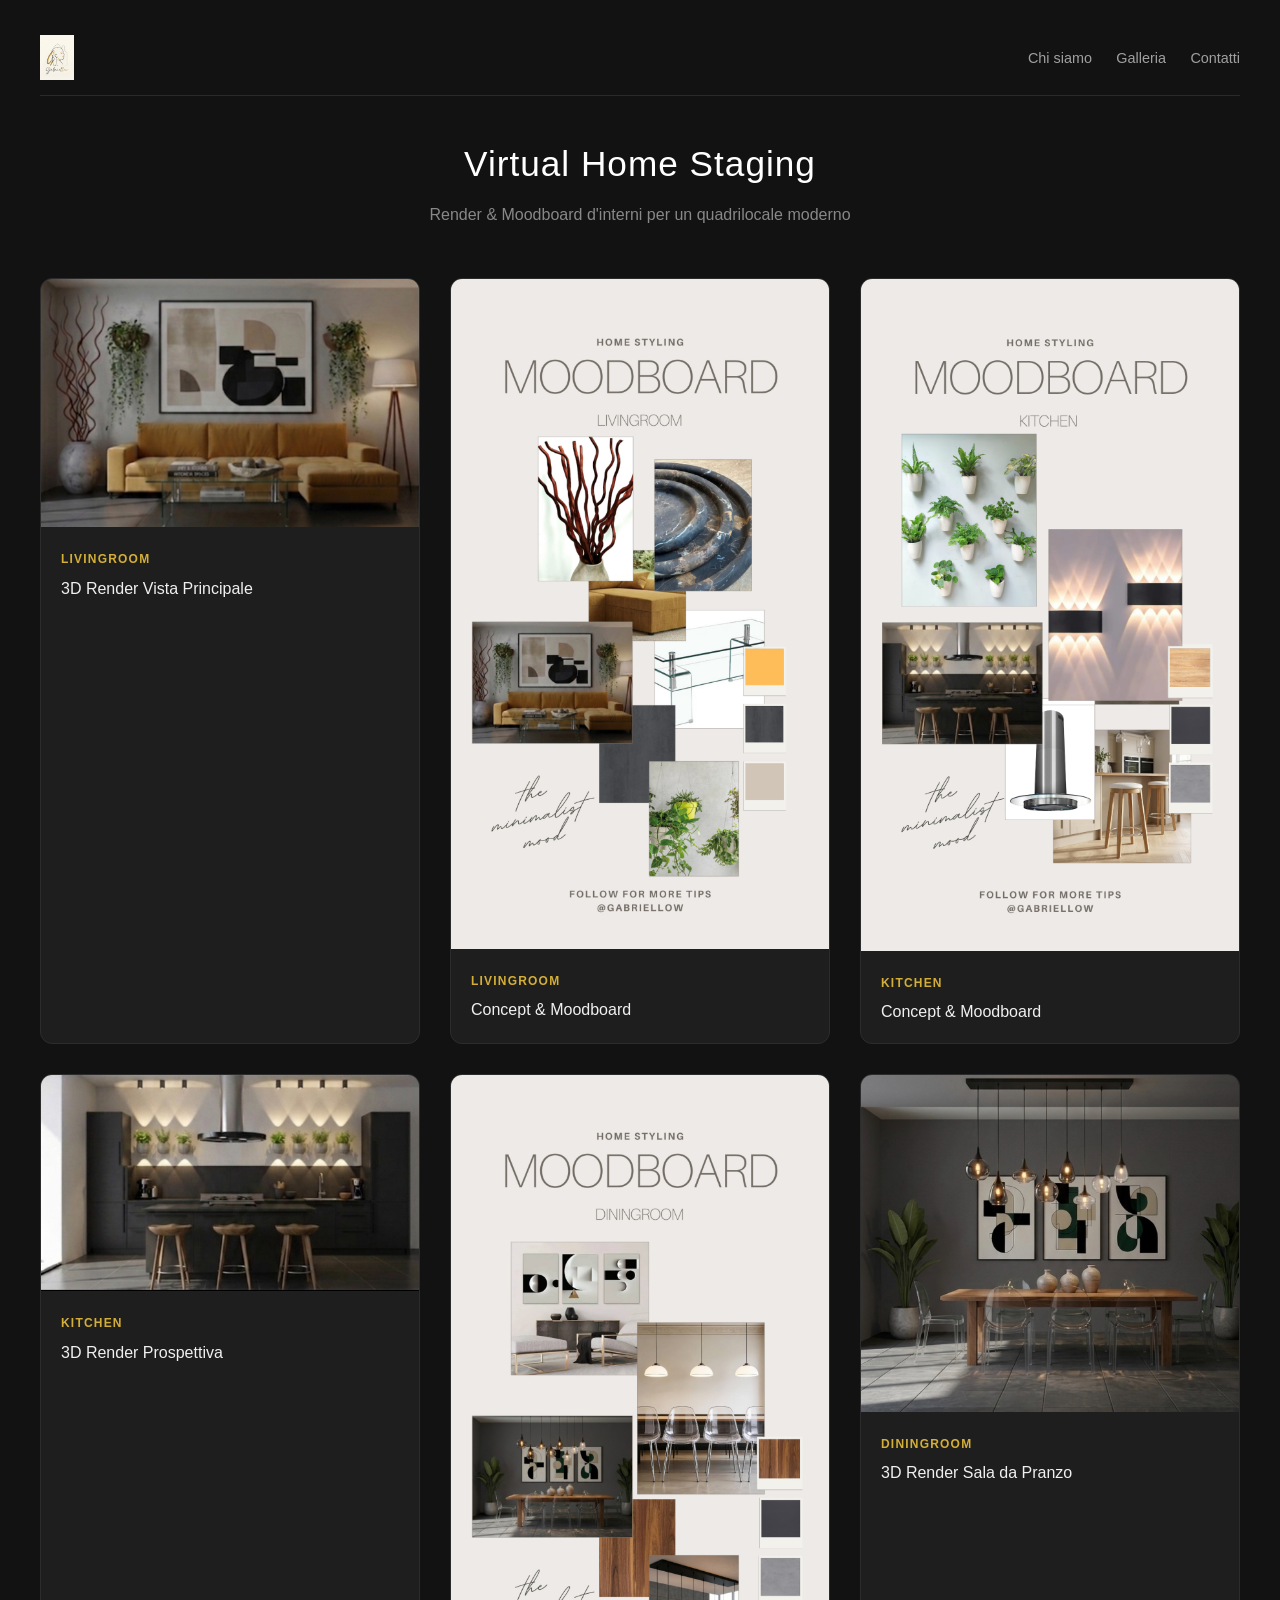
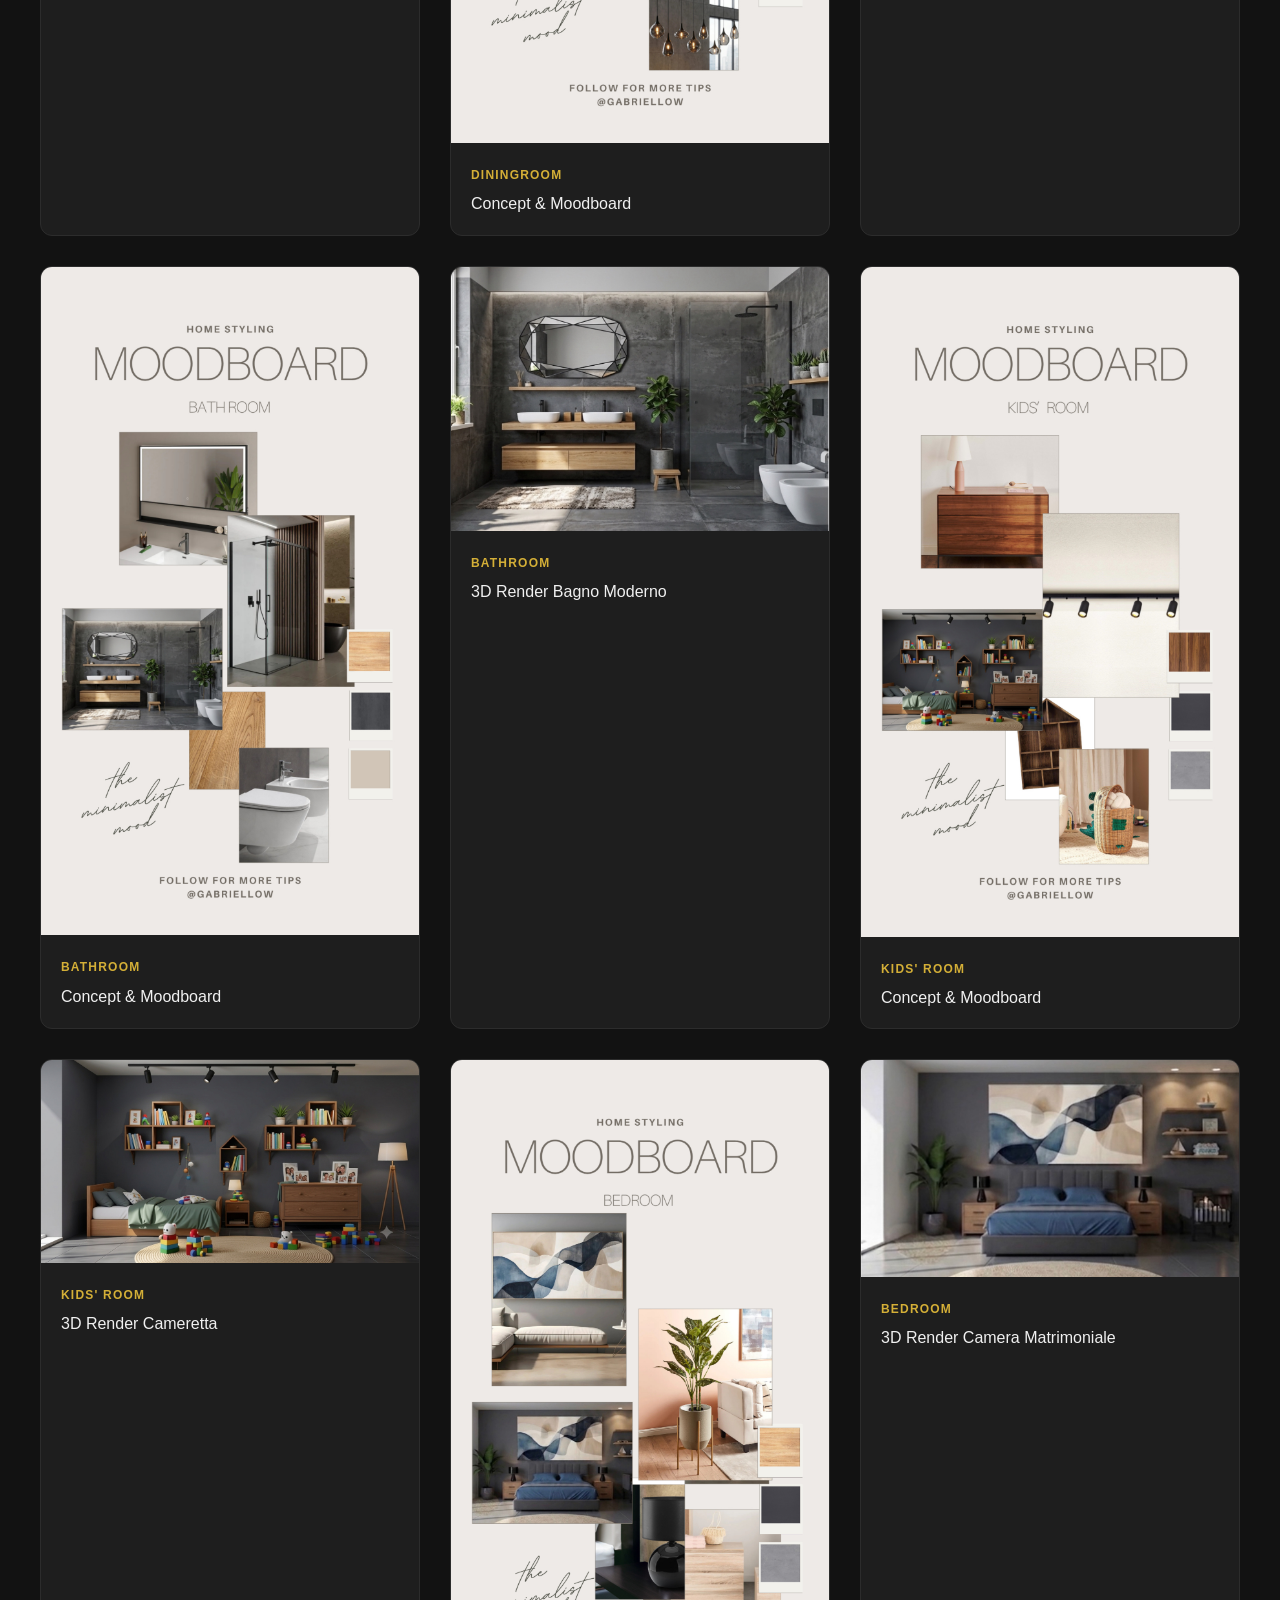
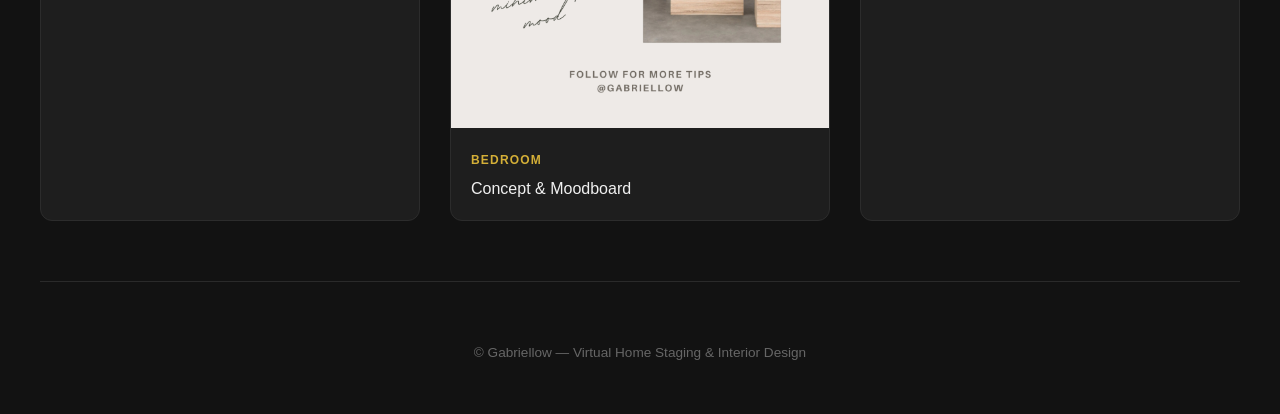
==== commit a461d8a4: "Create index.html" ====
--- a/index.html
+++ b/index.html
@@ -8,16 +8,16 @@
 </head>
 <body>
 
-    <header>
+    <header class="header-centered">
         <div class="logo">
             <a href="index.html">
-                <img src="logo.png" alt="Gabriellow Logo" class="logo-img">
+                <img src="logo.png.PNG" alt="Gabriellow Logo" class="logo-img">
             </a>
         </div>
         <nav>
             <a href="about.html">Chi siamo</a>
             <a href="#gallery">Galleria</a>
-            <a href="#contact">Contatti</a>
+            <a href="contact.html">Contatti</a>
         </nav>
     </header>
 
@@ -53,7 +53,7 @@
         <!-- KITCHEN -->
         <article class="card">
             <div class="img-wrapper">
-                <img src="kitchen-moodboard.jpg.jpeg" alt="Kitchen Moodboard">
+                <img src="kitchen-moodboard.jpg.png" alt="Kitchen Moodboard">
             </div>
             <div class="card-info">
                 <span class="room-tag">Kitchen</span>
--- a/style.css
+++ b/style.css
@@ -1,6 +1,3 @@
-/* ==========================================
-   RESET E STILI GENERALI
-   ========================================== */
 * {
     margin: 0;
     padding: 0;
@@ -15,14 +12,12 @@
     line-height: 1.6;
 }
 
-/* ==========================================
-   INTESTAZIONE & NAVIGAZIONE (HEADER)
-   ========================================== */
+/* HEADER & LOGO */
 header {
     display: flex;
     justify-content: space-between;
     align-items: center;
-    padding: 20px 0;
+    padding: 15px 0;
     border-bottom: 1px solid #2a2a2a;
     margin-bottom: 40px;
     max-width: 1200px;
@@ -30,11 +25,11 @@
     margin-right: auto;
 }
 
-.logo {
-    font-weight: 700;
-    letter-spacing: 2px;
-    font-size: 1.2rem;
-    color: #ffffff;
+.logo-img {
+    height: 45px;
+    width: auto;
+    display: block;
+    object-fit: contain;
 }
 
 nav a {
@@ -49,9 +44,7 @@
     color: #d4af37;
 }
 
-/* ==========================================
-   SEZIONE HERO (TITOLO PRINCIPALE)
-   ========================================== */
+/* HERO */
 .hero {
     text-align: center;
     margin-bottom: 50px;
@@ -70,17 +63,14 @@
     font-size: 1rem;
 }
 
-/* ==========================================
-   SEZIONE CHI SIAMO
-   ========================================== */
+/* SEZIONE CHI SIAMO & SERVIZI */
 .about-section {
-    max-width: 800px;
+    max-width: 850px;
     margin: 0 auto 60px auto;
     background: #1e1e1e;
-    padding: 35px 30px;
+    padding: 40px 35px;
     border-radius: 12px;
     border: 1px solid #2c2c2c;
-    text-align: center;
     box-shadow: 0 4px 15px rgba(0, 0, 0, 0.3);
 }
 
@@ -90,30 +80,66 @@
     color: #d4af37;
     margin-bottom: 20px;
     letter-spacing: 1px;
+    text-align: center;
 }
 
 .about-content p {
     color: #cccccc;
     line-height: 1.7;
+    margin-bottom: 18px;
+    font-size: 0.98rem;
+    text-align: justify;
+}
+
+.services-container {
+    margin: 30px 0;
+    background: #161616;
+    padding: 25px;
+    border-radius: 8px;
+    border-left: 3px solid #d4af37;
+}
+
+.services-container h3 {
+    color: #ffffff;
+    font-size: 1.2rem;
+    font-weight: 500;
     margin-bottom: 15px;
-    font-size: 0.98rem;
-}
-
-.about-content p strong {
-    color: #ffffff;
+}
+
+.services-list {
+    list-style: none;
+    padding: 0;
+}
+
+.services-list li {
+    color: #bbbbbb;
+    font-size: 0.95rem;
+    margin-bottom: 15px;
+    line-height: 1.6;
+}
+
+.services-list li strong {
+    color: #d4af37;
+    display: block;
+    margin-bottom: 3px;
+}
+
+.summary-text {
+    margin-top: 20px;
+    font-style: italic;
 }
 
 .team-names {
     color: #d4af37 !important;
     font-size: 1.1rem;
     font-weight: 500;
-    margin-top: 20px;
+    margin-top: 25px;
     letter-spacing: 1px;
-}
-
-/* ==========================================
-   GALLERIA PROGETTI (GRID)
-   ========================================== */
+    text-align: center !important;
+    font-style: normal;
+}
+
+/* GALLERIA PROGETTI */
 .gallery-container {
     display: grid;
     grid-template-columns: repeat(auto-fit, minmax(300px, 1fr));
@@ -162,9 +188,6 @@
     color: #f0f0f0;
 }
 
-/* ==========================================
-   PIÈ DI PAGINA (FOOTER)
-   ========================================== */
 footer {
     text-align: center;
     padding: 60px 0 30px;
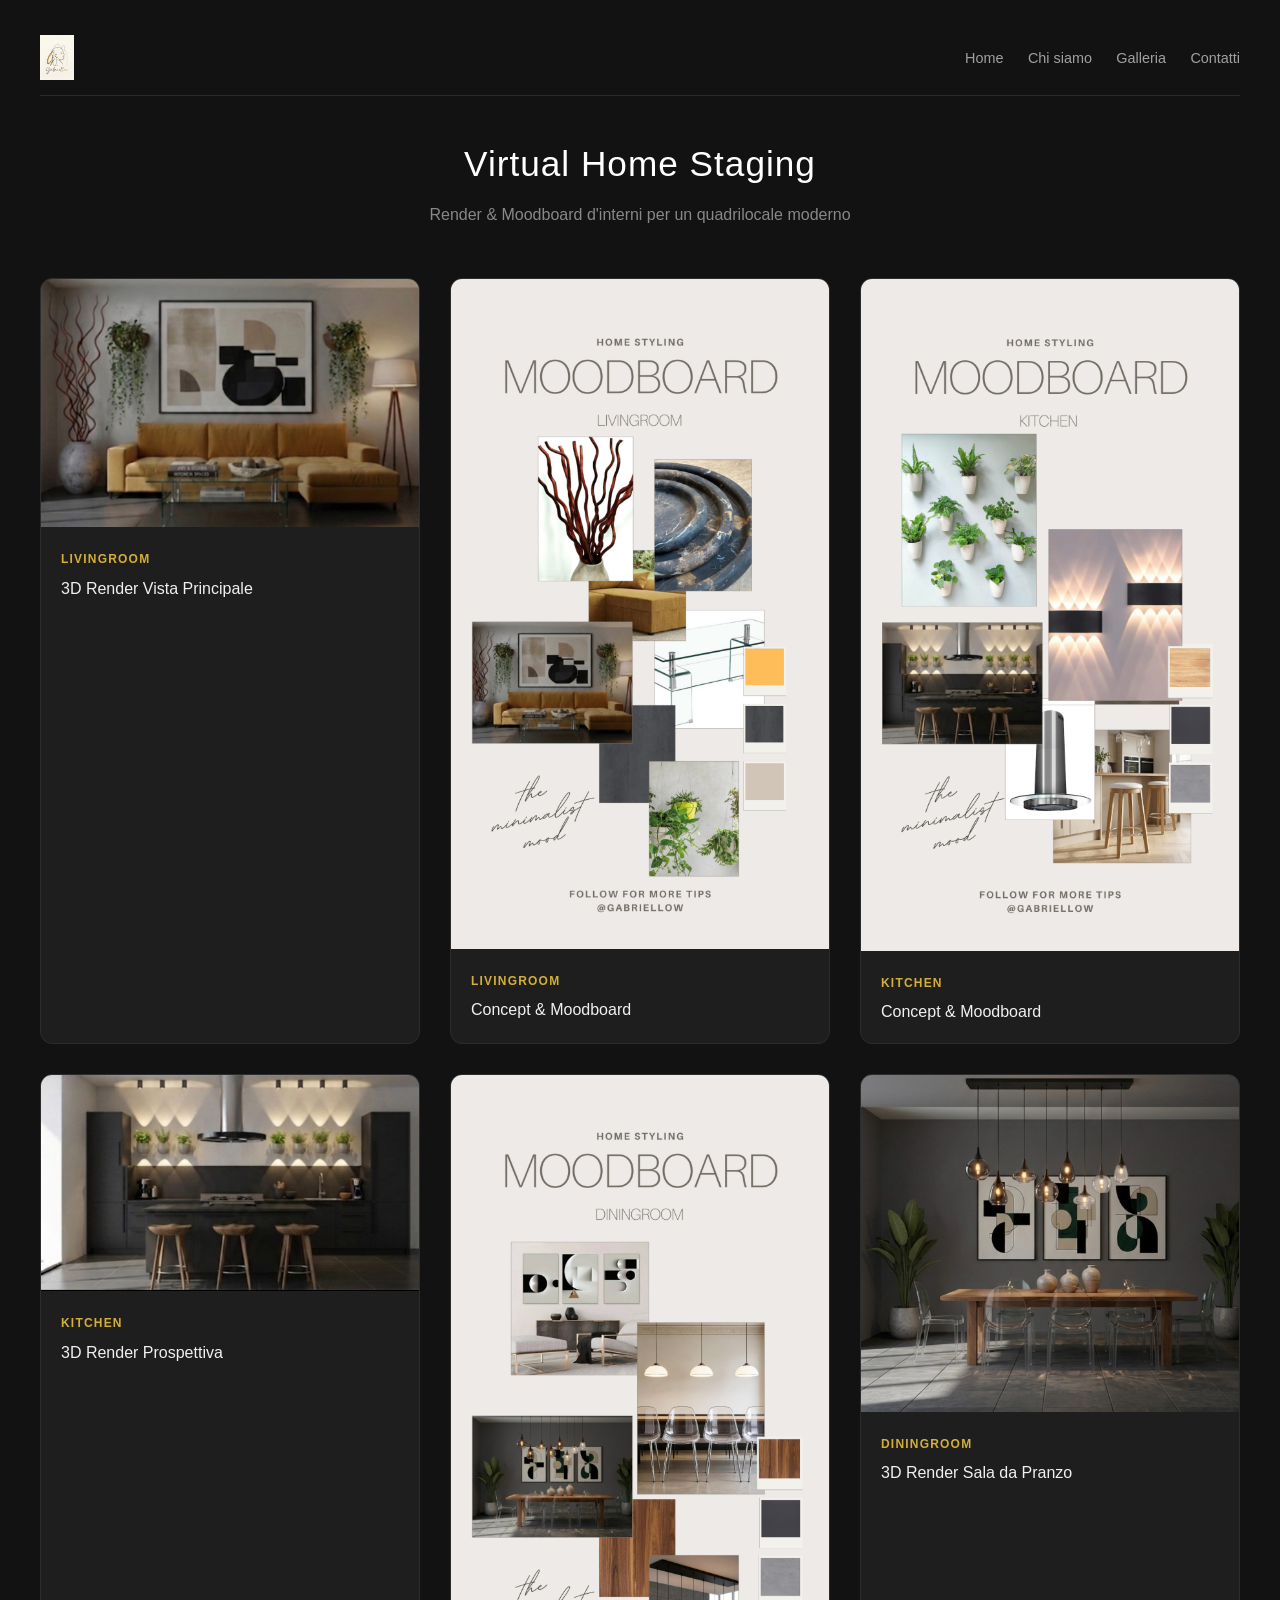
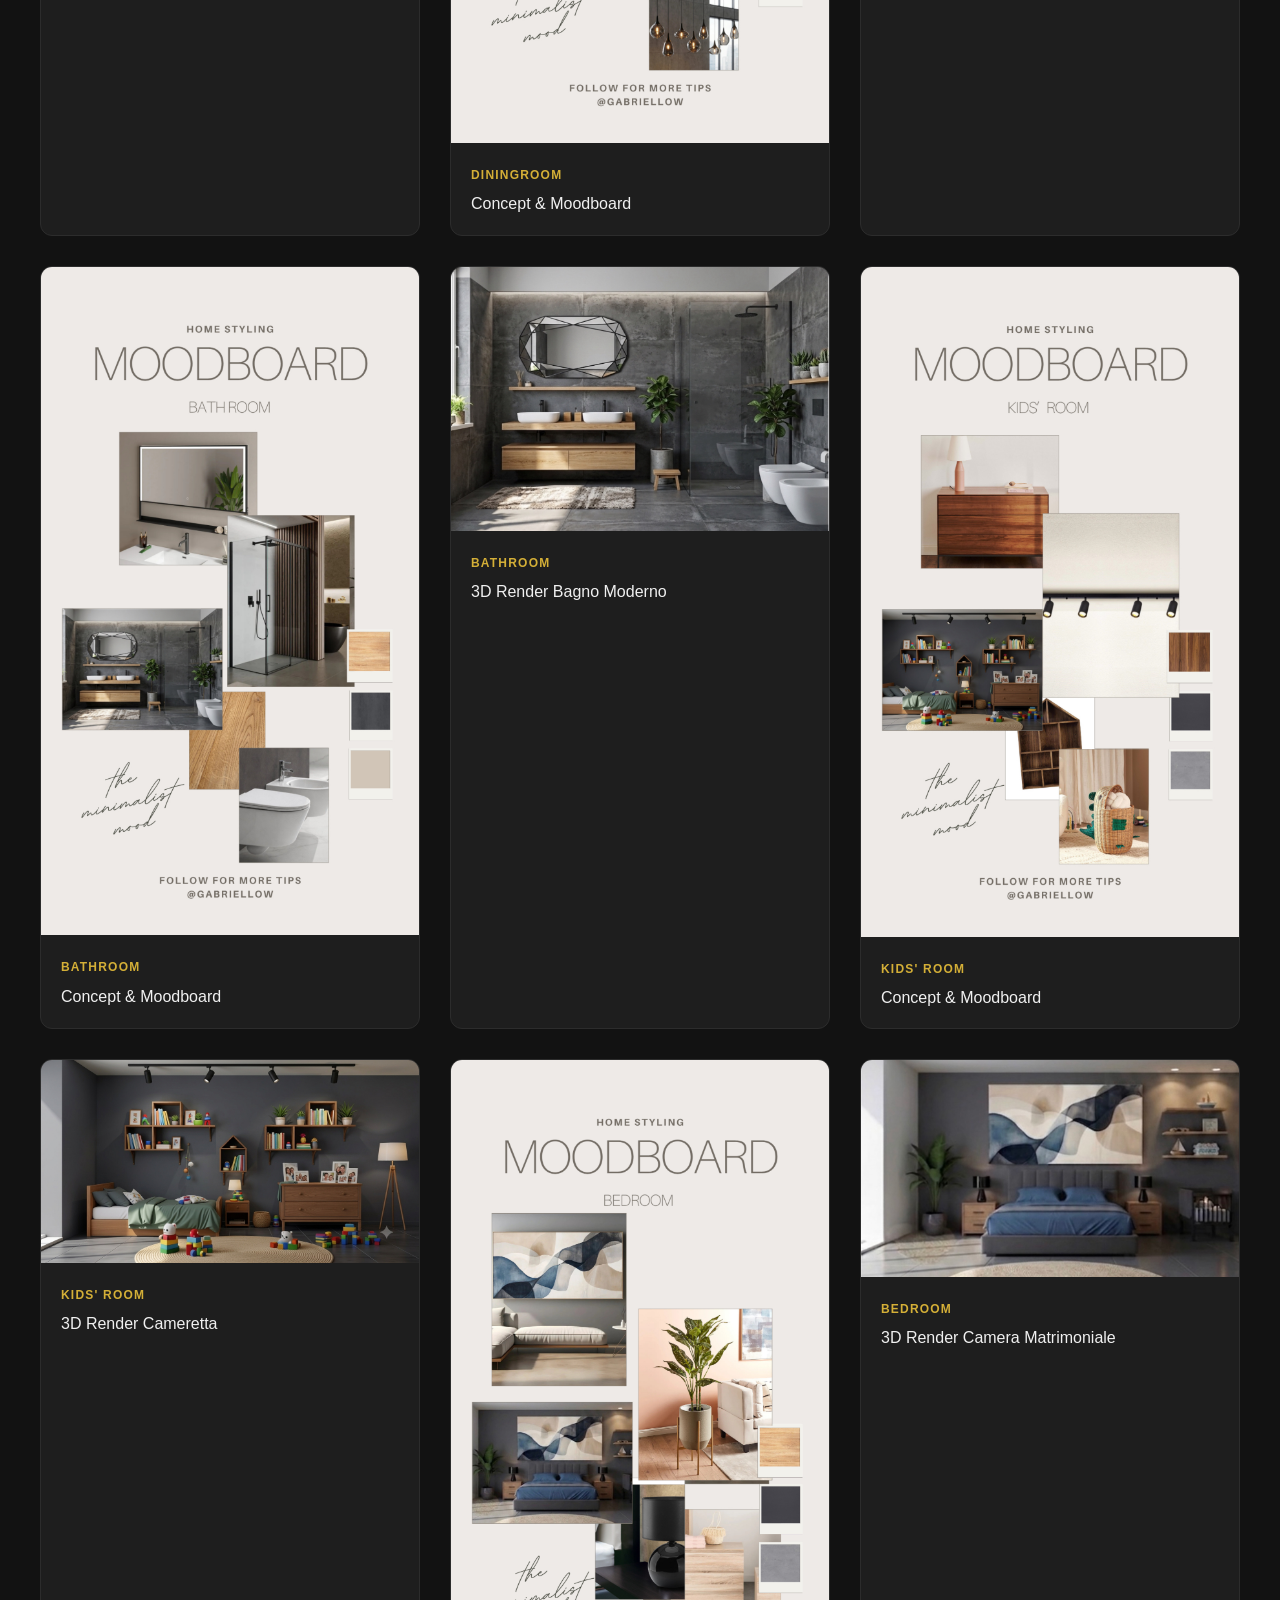
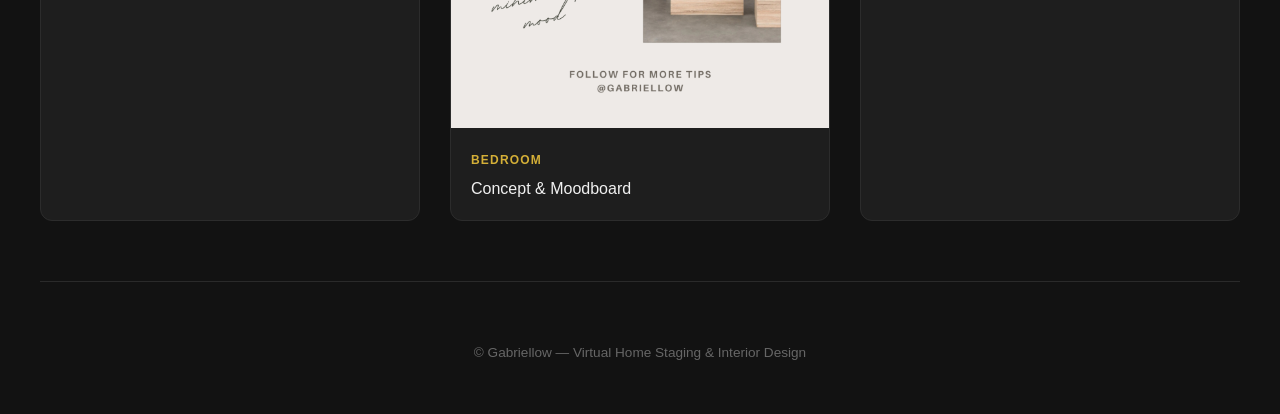
==== commit b411ee14: "Create index.html" ====
--- a/index.html
+++ b/index.html
@@ -15,8 +15,9 @@
             </a>
         </div>
         <nav>
+            <a href="index.html">Home</a>
             <a href="about.html">Chi siamo</a>
-            <a href="#gallery">Galleria</a>
+            <a href="index.html#gallery">Galleria</a>
             <a href="contact.html">Contatti</a>
         </nav>
     </header>
@@ -157,7 +158,7 @@
 
     </main>
 
-    <footer id="contact">
+    <footer>
         <p>© Gabriellow — Virtual Home Staging & Interior Design</p>
     </footer>
 
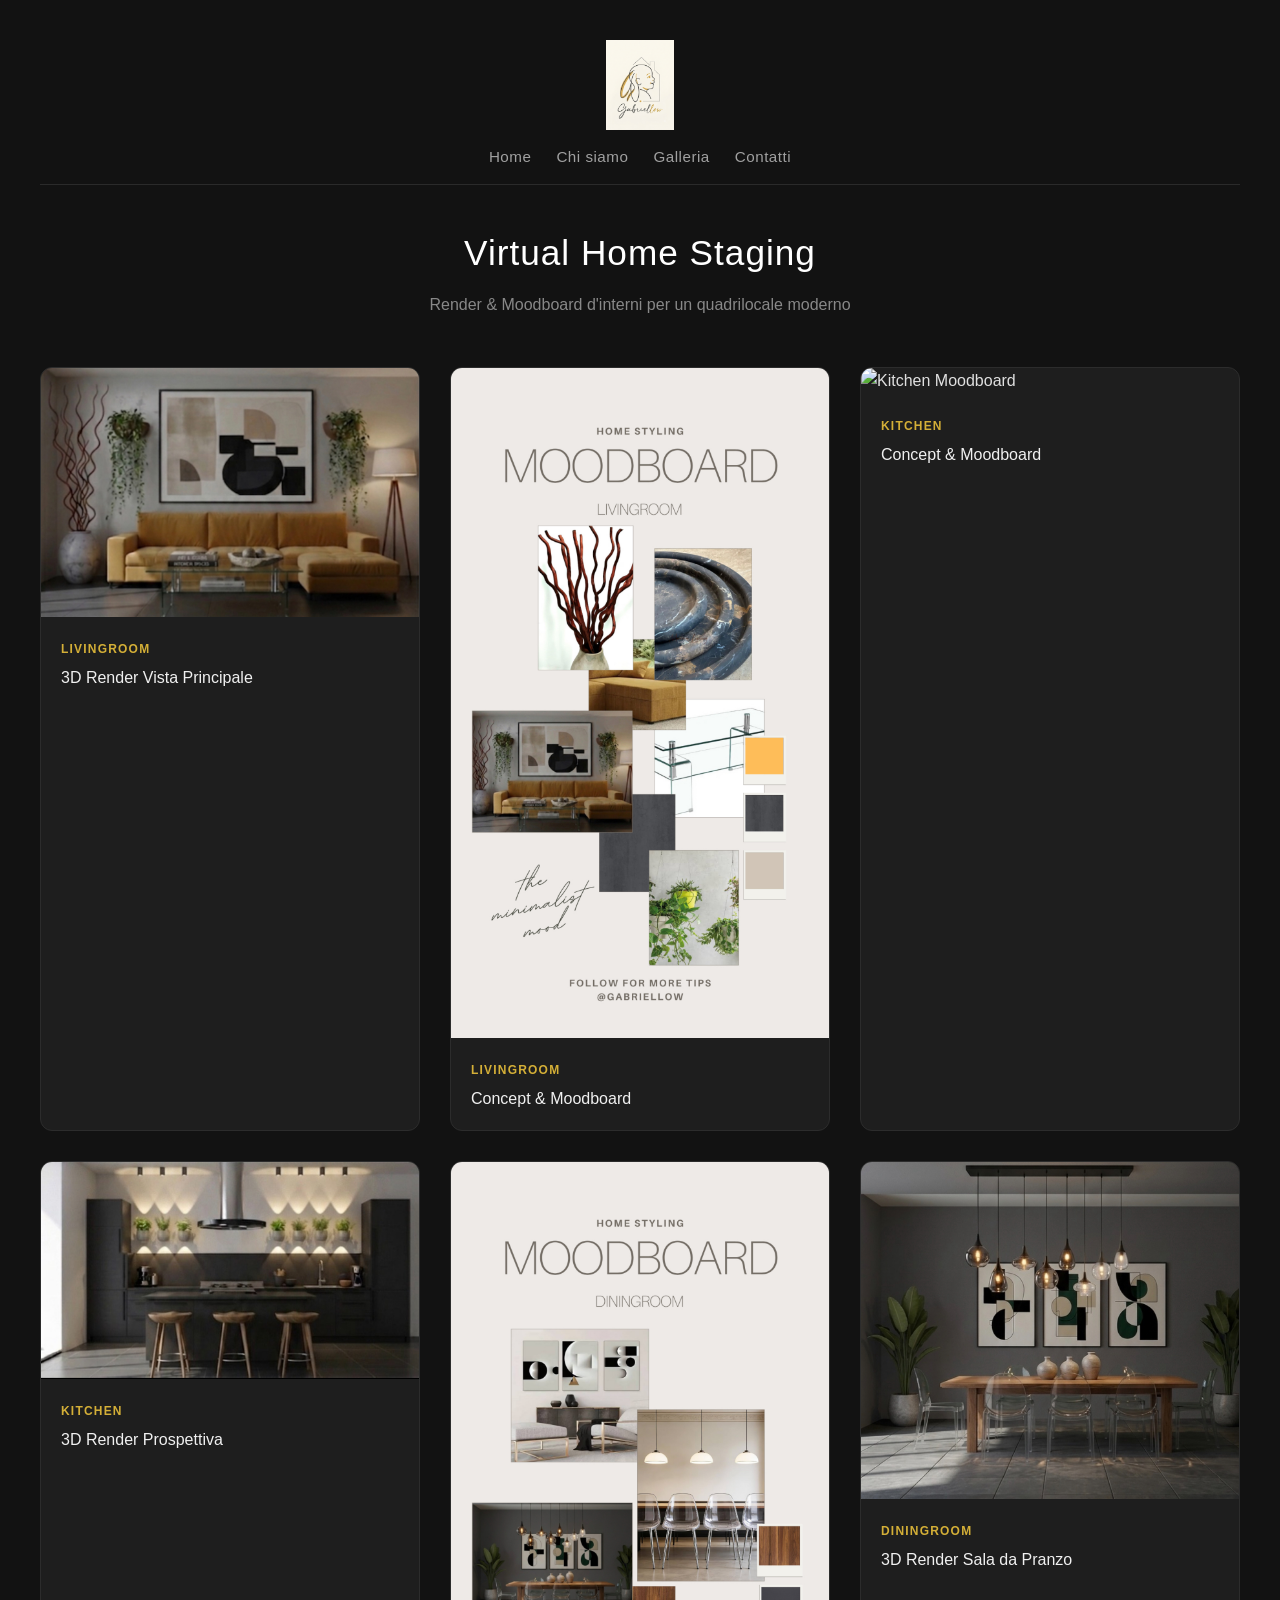
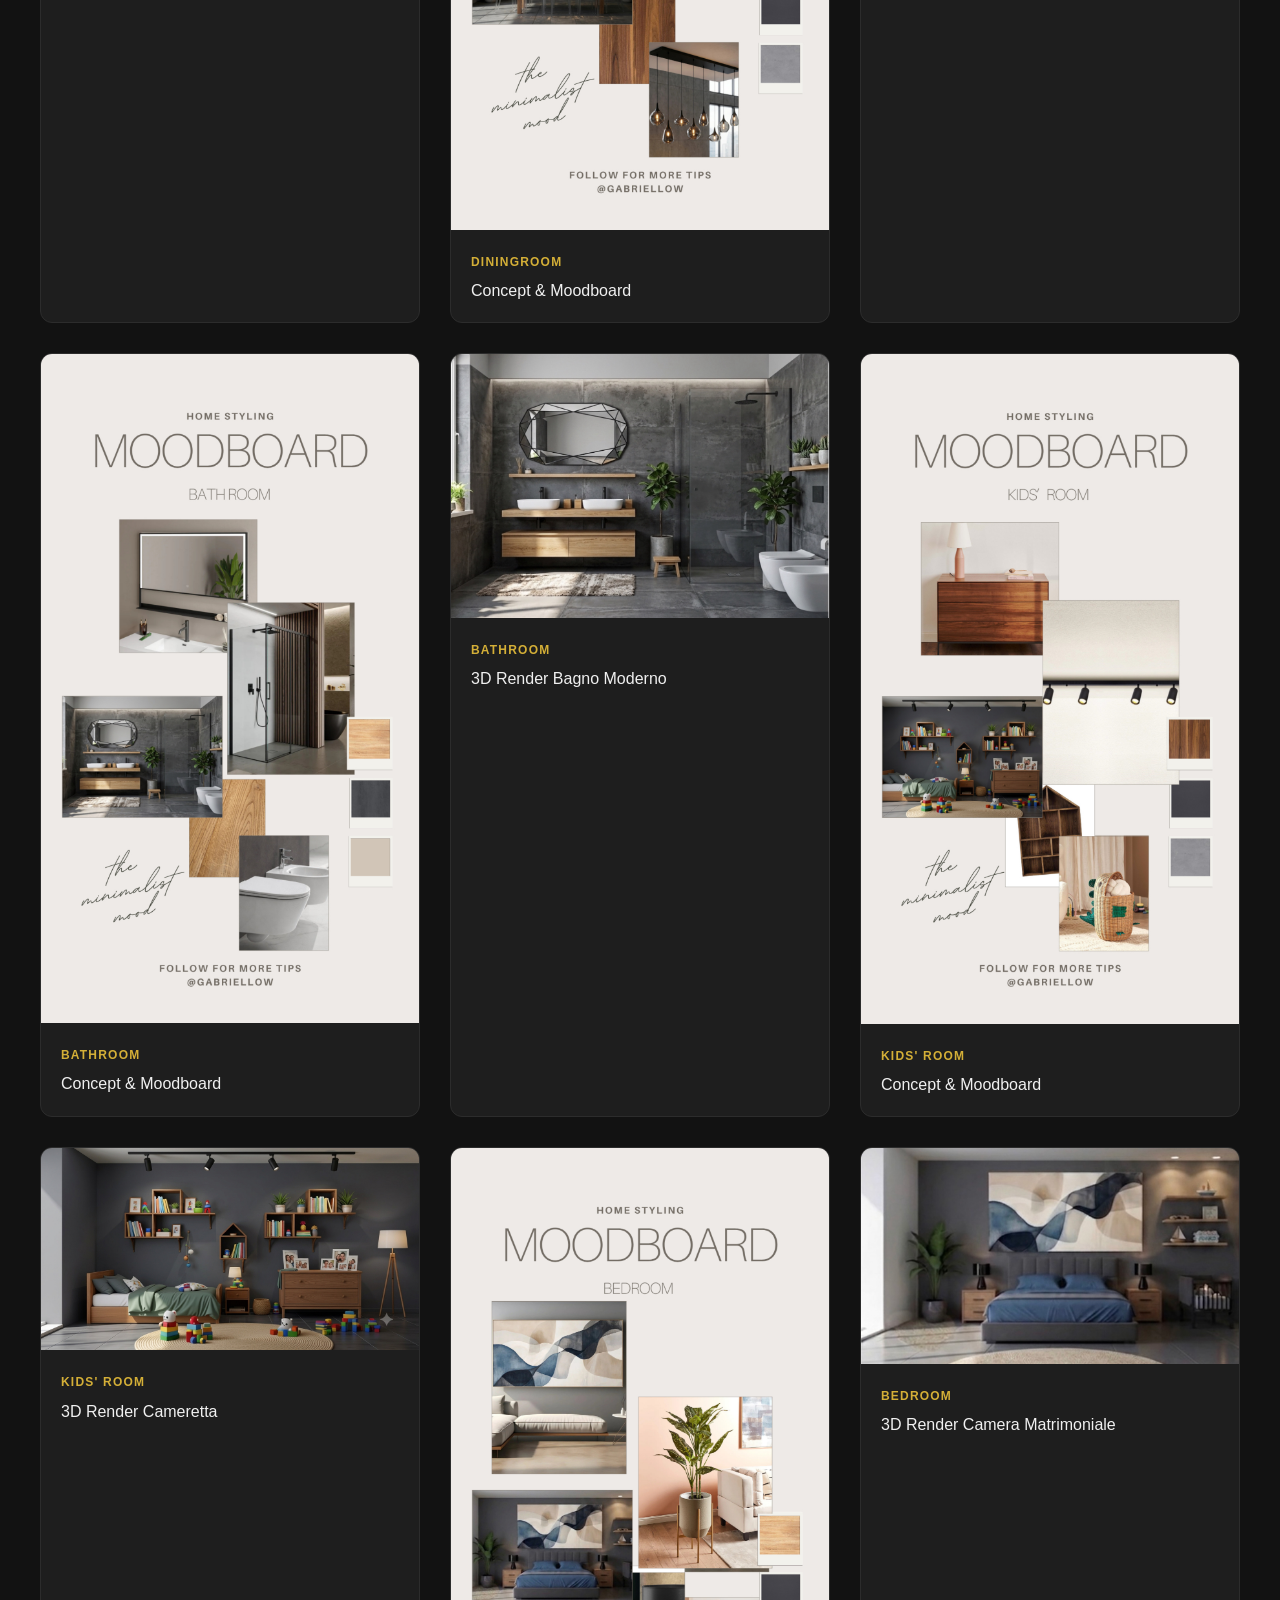
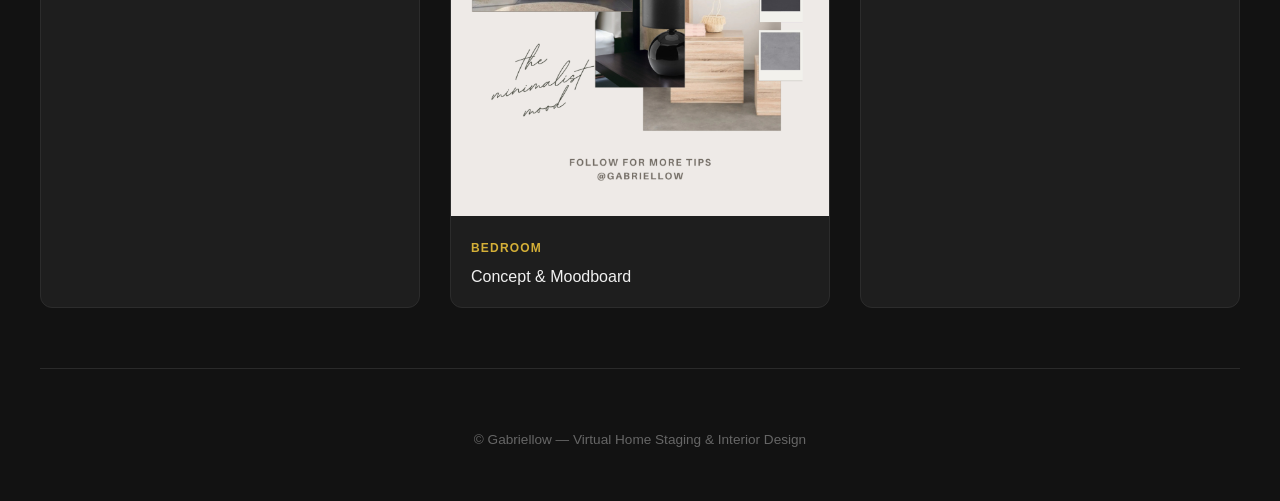
==== commit 77c50baa: "Create index.html" ====
--- a/index.html
+++ b/index.html
@@ -54,7 +54,7 @@
         <!-- KITCHEN -->
         <article class="card">
             <div class="img-wrapper">
-                <img src="kitchen-moodboard.jpg.png" alt="Kitchen Moodboard">
+                <img src="kitchen-moodboard.jpg.jpeg" alt="Kitchen Moodboard">
             </div>
             <div class="card-info">
                 <span class="room-tag">Kitchen</span>
--- a/style.css
+++ b/style.css
@@ -12,12 +12,13 @@
     line-height: 1.6;
 }
 
-/* HEADER & LOGO */
-header {
+/* HEADER CENTRATO */
+.header-centered {
     display: flex;
-    justify-content: space-between;
+    flex-direction: column;
     align-items: center;
-    padding: 15px 0;
+    justify-content: center;
+    padding: 20px 0 15px 0;
     border-bottom: 1px solid #2a2a2a;
     margin-bottom: 40px;
     max-width: 1200px;
@@ -25,19 +26,31 @@
     margin-right: auto;
 }
 
+.logo {
+    margin-bottom: 15px;
+    text-align: center;
+}
+
 .logo-img {
-    height: 45px;
+    max-height: 90px;
     width: auto;
     display: block;
+    margin: 0 auto;
     object-fit: contain;
+}
+
+nav {
+    display: flex;
+    justify-content: center;
+    gap: 25px;
 }
 
 nav a {
     color: #a0a0a0;
     text-decoration: none;
-    margin-left: 20px;
-    font-size: 0.9rem;
+    font-size: 0.95rem;
     transition: color 0.3s ease;
+    letter-spacing: 0.5px;
 }
 
 nav a:hover {
@@ -139,6 +152,73 @@
     font-style: normal;
 }
 
+/* SEZIONE CONTATTI */
+.contact-section {
+    max-width: 850px;
+    margin: 0 auto 60px auto;
+    background: #1e1e1e;
+    padding: 40px 35px;
+    border-radius: 12px;
+    border: 1px solid #2c2c2c;
+    box-shadow: 0 4px 15px rgba(0, 0, 0, 0.3);
+    text-align: center;
+}
+
+.contact-section h2 {
+    font-size: 1.8rem;
+    font-weight: 400;
+    color: #d4af37;
+    margin-bottom: 15px;
+    letter-spacing: 1px;
+}
+
+.contact-intro {
+    color: #cccccc;
+    margin-bottom: 35px;
+    font-size: 1rem;
+}
+
+.contact-cards {
+    display: grid;
+    grid-template-columns: repeat(auto-fit, minmax(250px, 1fr));
+    gap: 20px;
+}
+
+.contact-card {
+    background: #161616;
+    padding: 30px 20px;
+    border-radius: 10px;
+    border: 1px solid #2a2a2a;
+    transition: transform 0.3s ease, border-color 0.3s ease;
+}
+
+.contact-card:hover {
+    transform: translateY(-5px);
+    border-color: #d4af37;
+}
+
+.contact-icon {
+    font-size: 2.2rem;
+    margin-bottom: 10px;
+}
+
+.contact-card h3 {
+    color: #ffffff;
+    font-size: 1.1rem;
+    margin-bottom: 8px;
+}
+
+.contact-card p a {
+    color: #d4af37;
+    text-decoration: none;
+    font-size: 1rem;
+    font-weight: 500;
+}
+
+.contact-card p a:hover {
+    text-decoration: underline;
+}
+
 /* GALLERIA PROGETTI */
 .gallery-container {
     display: grid;
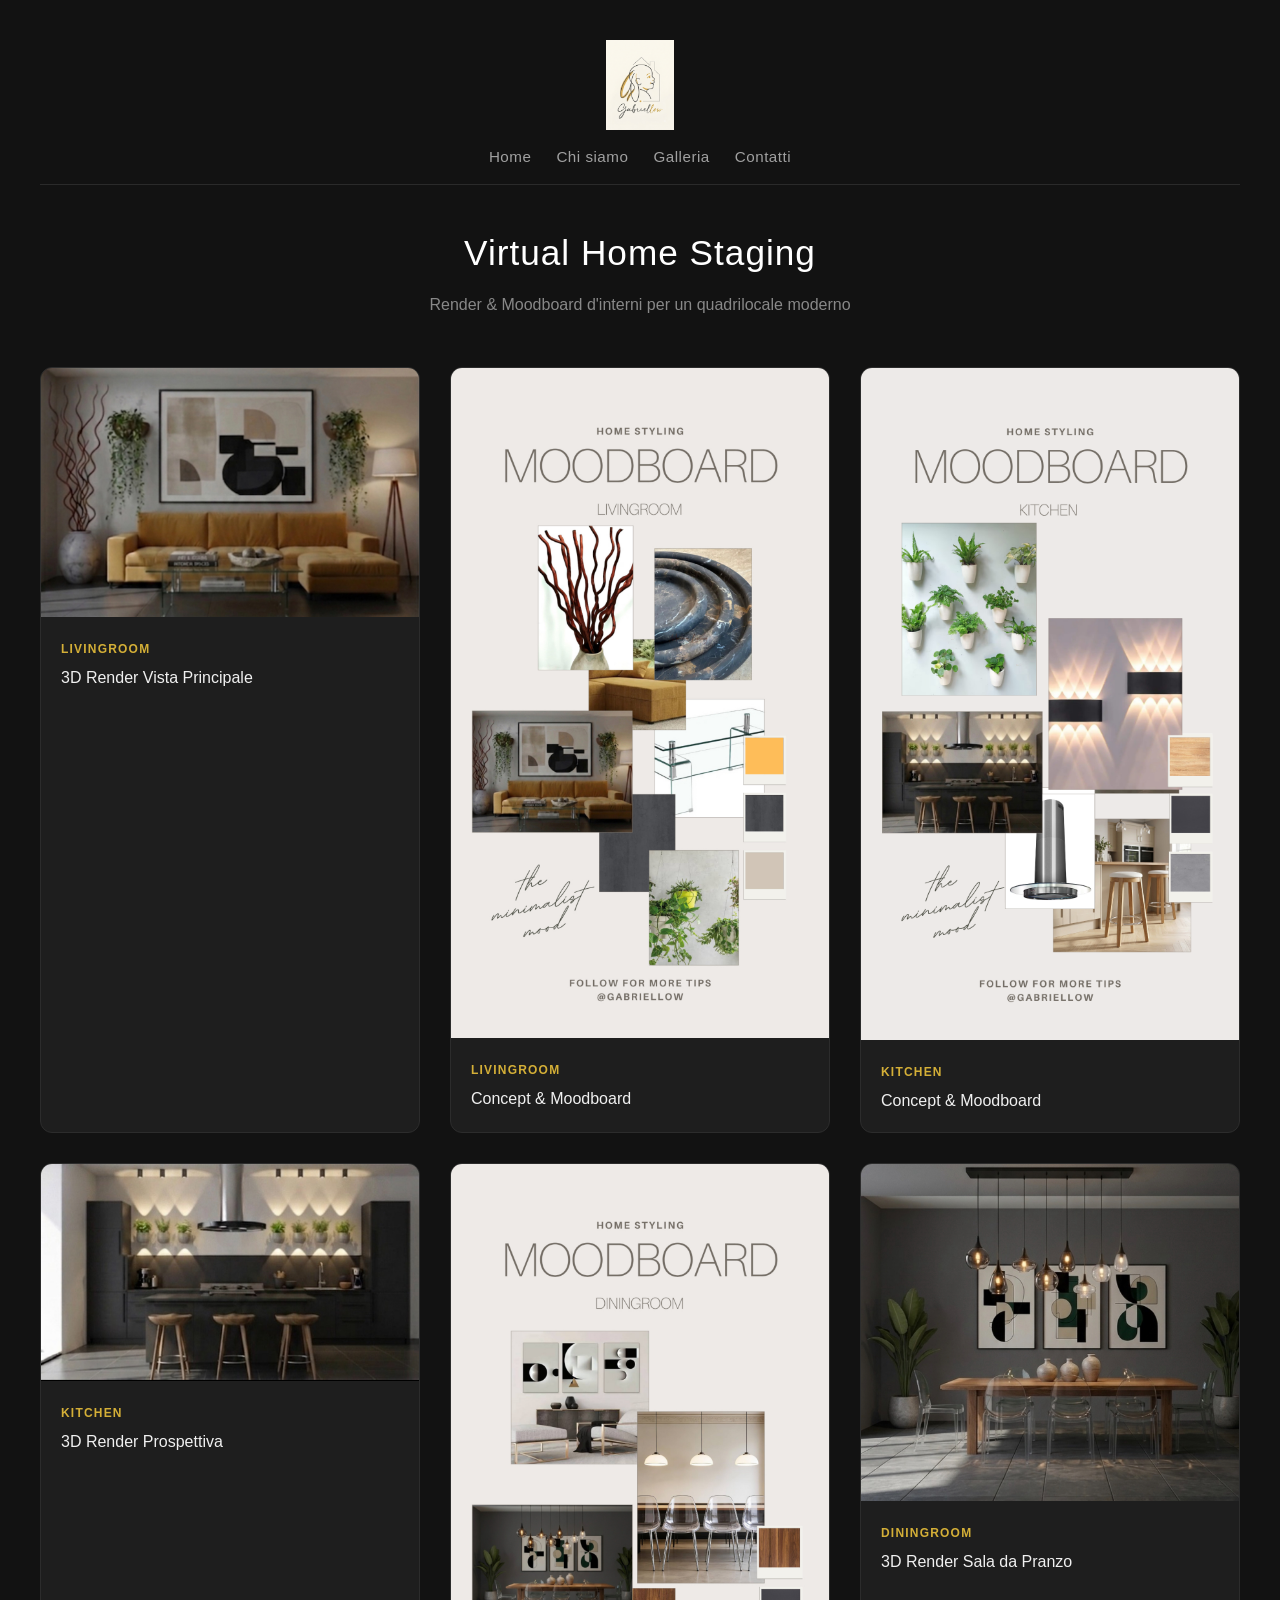
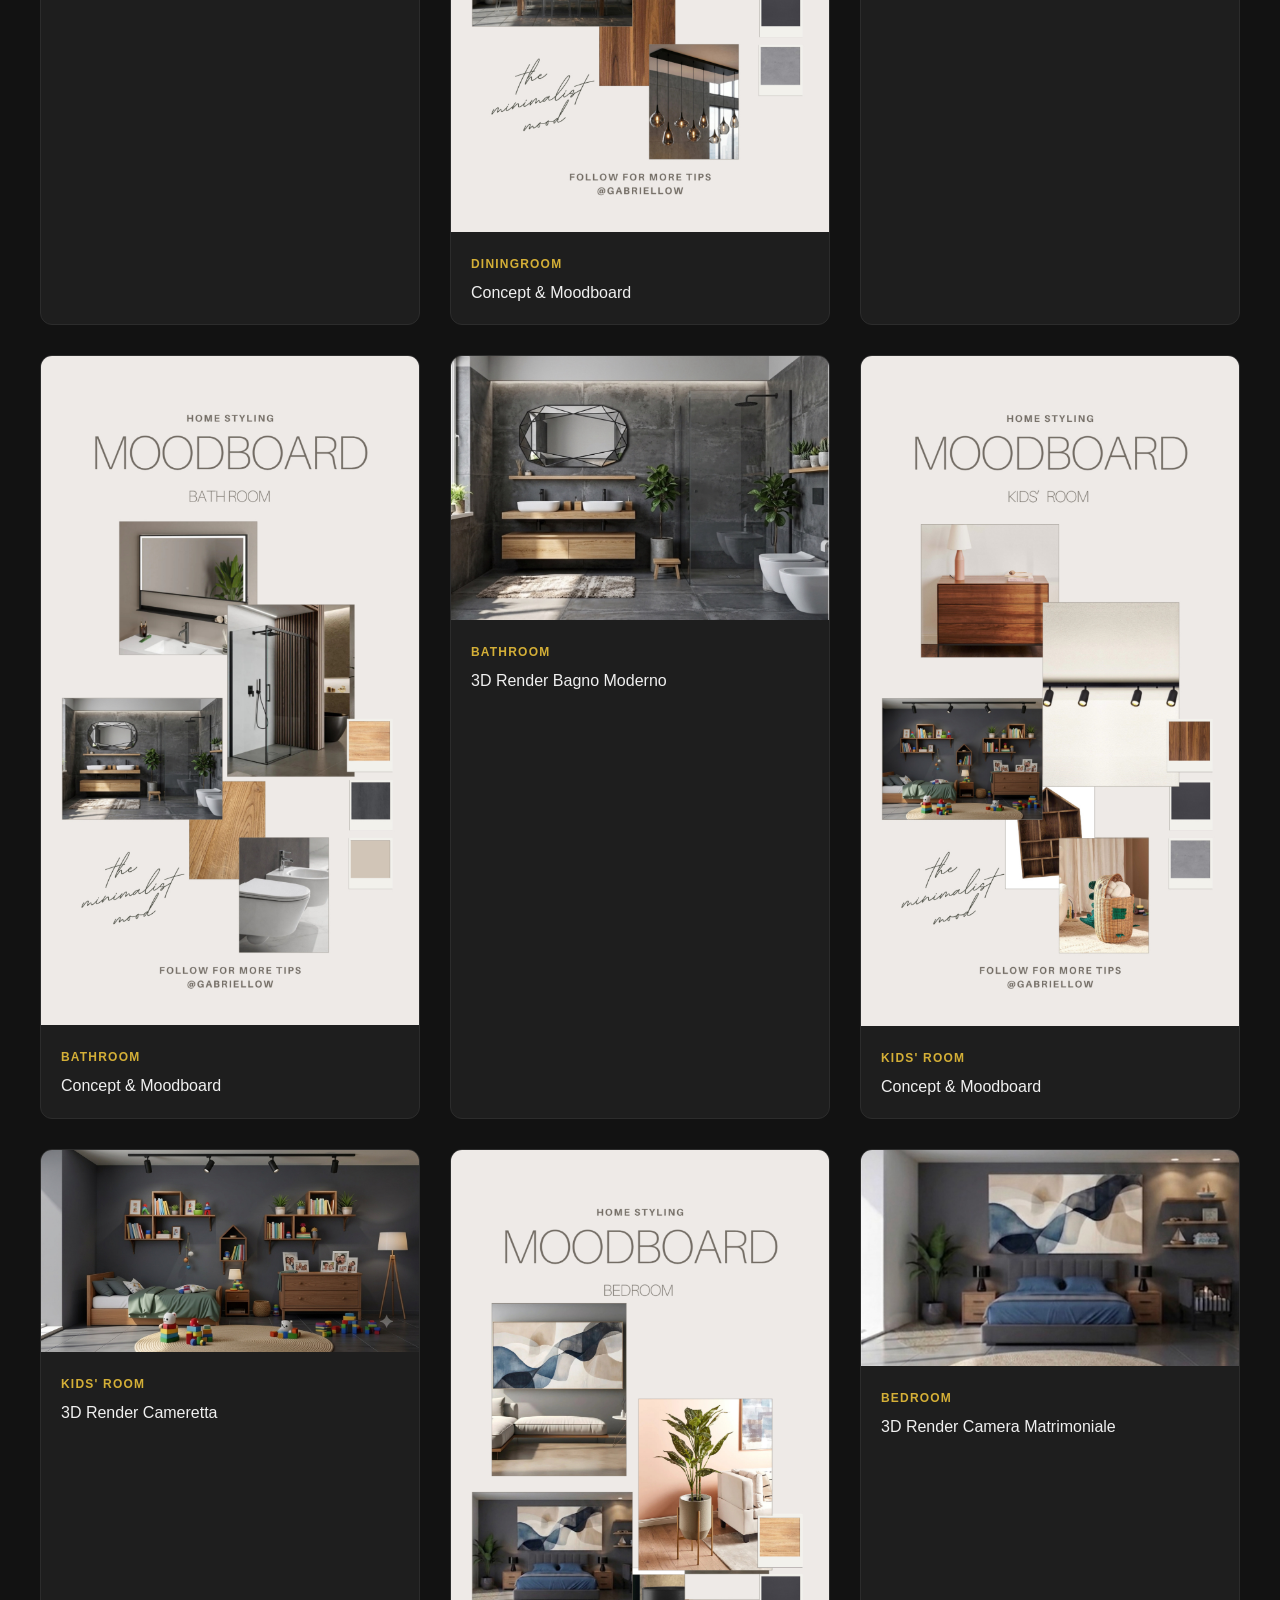
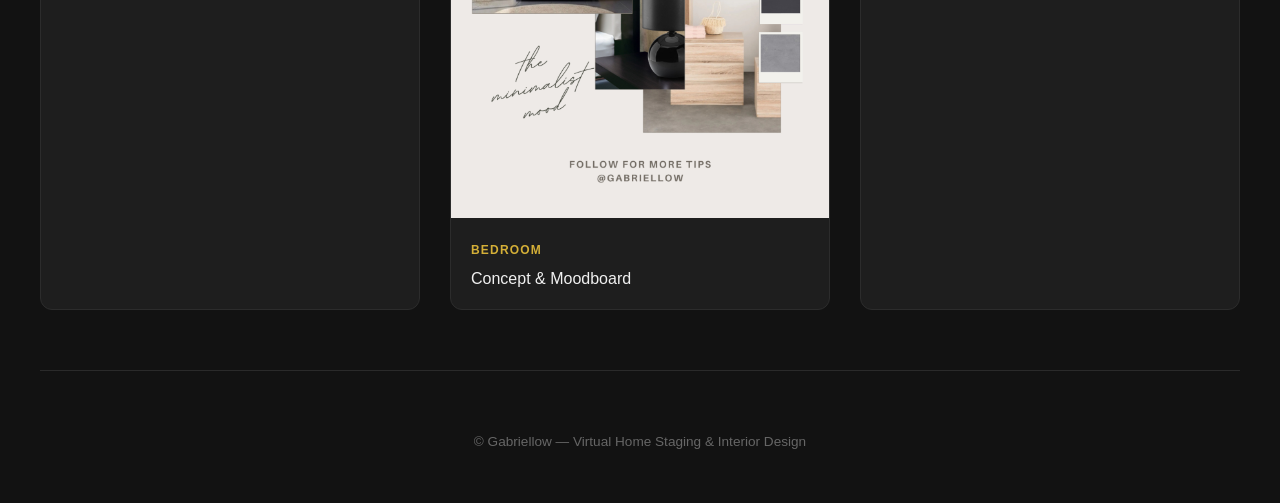
==== commit 71c30185: "Create index.html" ====
--- a/index.html
+++ b/index.html
@@ -17,7 +17,7 @@
         <nav>
             <a href="index.html">Home</a>
             <a href="about.html">Chi siamo</a>
-            <a href="index.html#gallery">Galleria</a>
+            <a href="#gallery">Galleria</a>
             <a href="contact.html">Contatti</a>
         </nav>
     </header>
@@ -54,7 +54,7 @@
         <!-- KITCHEN -->
         <article class="card">
             <div class="img-wrapper">
-                <img src="kitchen-moodboard.jpg.jpeg" alt="Kitchen Moodboard">
+                <img src="kitchen-moodboard.jpg.png" alt="Kitchen Moodboard">
             </div>
             <div class="card-info">
                 <span class="room-tag">Kitchen</span>
